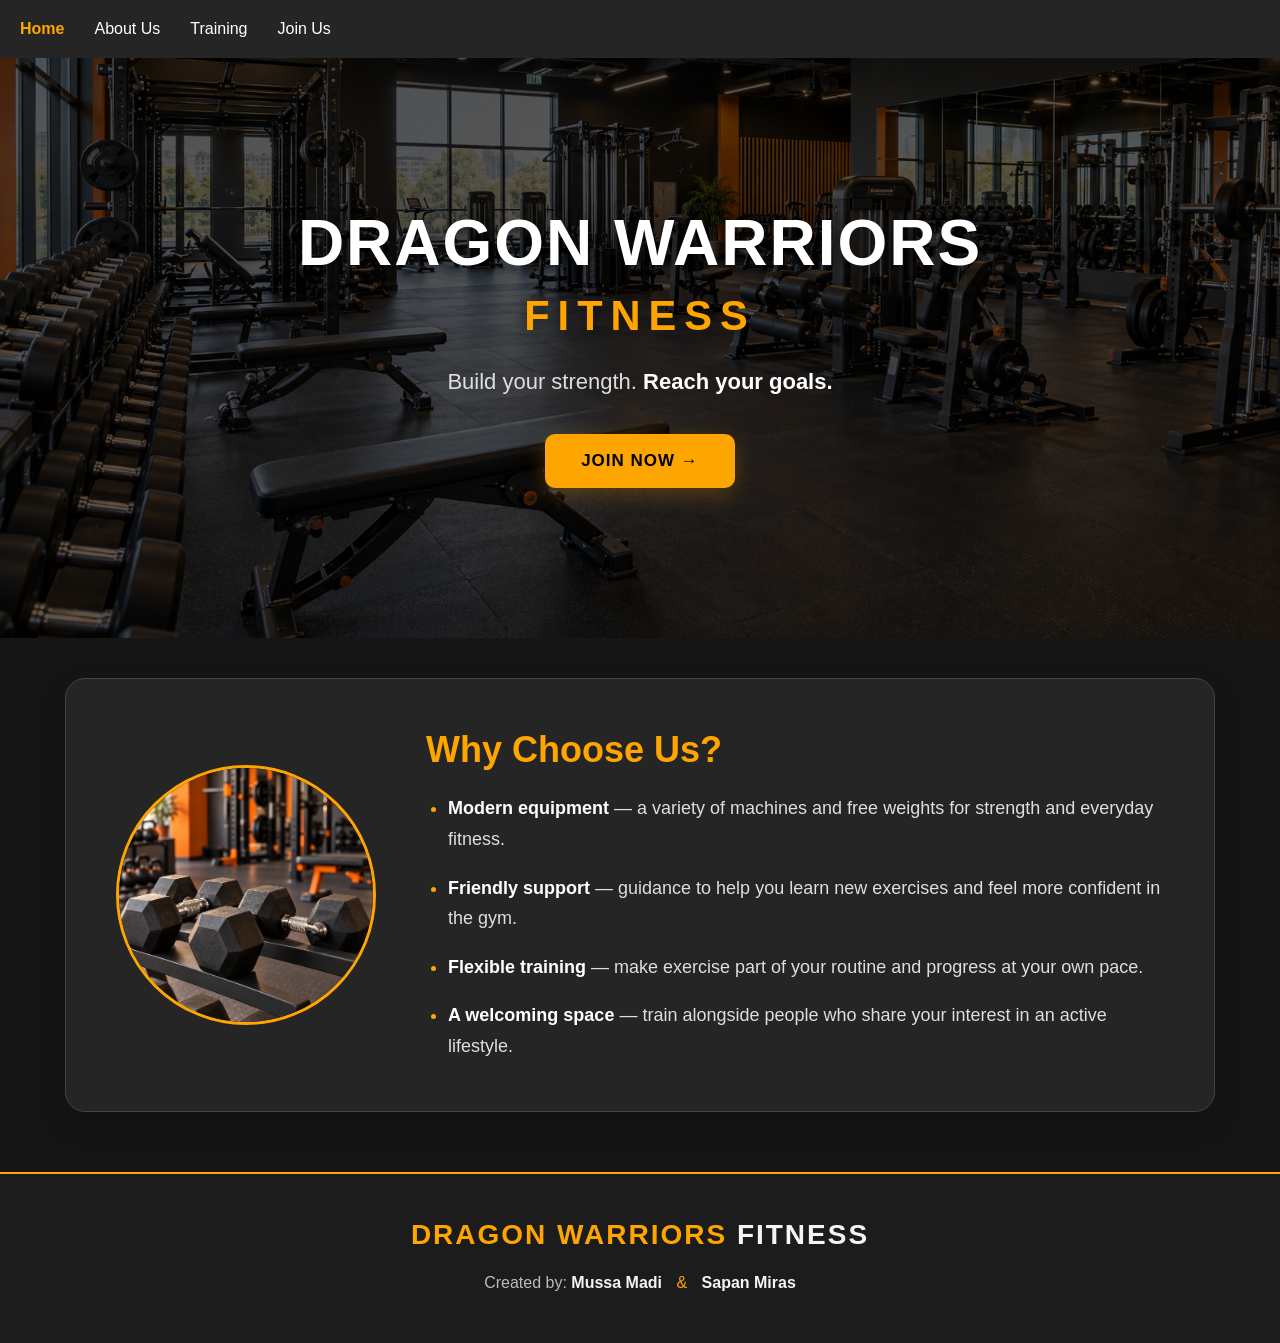
==== index.html @ 5a6d97cf "Add website files" ====
<!DOCTYPE html>
<html lang="en">

<head>
    <!-- Created by: Mussa Madi -->
    <meta charset="UTF-8">
    <meta name="viewport" content="width=device-width, initial-scale=1.0">
    <title>Dragon Warriors Fitness | Home</title>
    <link rel="stylesheet" href="css/style.css">
</head>

<body>
    <nav class="navbar">
        <a class="active" href="index.html">Home</a>
        <a href="about.html">About Us</a>
        <a href="training.html">Training</a>
        <a href="join.html">Join Us</a>
    </nav>
    <main>
        <section class="hero">
            <h1>Dragon Warriors <span>Fitness</span></h1>
            <p class="hero-tagline">
                Build your strength. <strong>Reach your goals.</strong>
            </p>
            <a class="join-button" href="join.html">JOIN NOW &rarr;</a>
        </section>
        <section class="features home-features">
            <img class="feature-image" src="images/equipment.png" alt="Dumbbells on a gym rack">

            <div class="features-text">
                <h2>Why Choose Us?</h2>
                <ul>
                    <li>
                        <strong>Modern equipment</strong> — a variety of machines
                        and free weights for strength and everyday fitness.
                    </li>
                    <li>
                        <strong>Friendly support</strong> — guidance to help you
                        learn new exercises and feel more confident in the gym.
                    </li>
                    <li>
                        <strong>Flexible training</strong> — make exercise part
                        of your routine and progress at your own pace.
                    </li>
                    <li>
                        <strong>A welcoming space</strong> — train alongside
                        people who share your interest in an active lifestyle.
                    </li>
                </ul>
            </div>
        </section>
    </main>
    <footer class="site-footer">
        <p class="footer-brand">
            Dragon Warriors <span>Fitness</span>
        </p>

        <p class="footer-authors">
            Created by:
            <strong>Mussa Madi</strong>
            <span class="footer-divider">&amp;</span>
            <strong>Sapan Miras</strong>
        </p>
    </footer>
</body>

</html>
---- css/style.css ----
* {
    box-sizing: border-box;
}

body {
    background-color: #151515;
    color: white;
    font-family: Arial, sans-serif;
    margin: 0;
}

.navbar {
    background-color: #252525;
    padding: 20px;
    display: flex;
    gap: 30px;
}

.navbar a {
    color: white;
    text-decoration: none;
}

.navbar a:hover {
    color: orange;
}

.hero h1 {
    font-size: 64px;
    font-weight: 800;
    text-transform: uppercase;
    line-height: 1.1;
    letter-spacing: 2px;
    margin: 0 0 25px;
    text-shadow: 0 4px 16px rgba(0, 0, 0, 0.5);
}

.hero {
    text-align: center;
    padding: 150px 20px;
    background-image:
        linear-gradient(rgba(0, 0, 0, 0.65), rgba(0, 0, 0, 0.65)),
        url("../images/gym.png");
    background-size: cover;
    background-position: center;
    margin-bottom: 40px;
}

.join-button {
    display: inline-block;
    background-color: orange;
    color: black;
    padding: 15px 30px;
    text-decoration: none;
    border-radius: 8px;
}

.join-button:hover {
    background-color: darkorange;
}

.features {
    max-width: 900px;
    margin: 0 auto 40px;
    padding: 30px;
    background-color: #252525;
    border: 1px solid #444444;
    border-radius: 12px;
}

.features h2 {
    color: orange;
    font-size: 28px;
}

.features p {
    line-height: 1.6;
}

.features li {
    margin-bottom: 12px;
}

footer {
    background-color: #252525;
    color: white;
    text-align: center;
    padding: 20px;
    border-top: 1px solid #444444;
}

.feature-image {
    display: block;
    width: 180px;
    height: 180px;
    object-fit: cover;
    border-radius: 50%;
    border: 3px solid orange;
    margin-bottom: 20px;
}

.about-section {
    max-width: 900px;
    margin: 0 auto;
    padding: 60px 20px;
}

.about-section h1 {
    color: orange;
    font-size: 2.5rem;
}

.about-section p {
    font-size: 18px;
    line-height: 1.6;
}

.gym-image {
    display: block;
    width: 100%;
    max-width: 900px;
    height: 400px;
    object-fit: cover;
    margin: 30px auto 0;
    border-radius: 12px;
}

@media (max-width: 600px) {
    .navbar {
        flex-wrap: wrap;
        gap: 15px;
    }

    .hero {
        padding: 80px 20px;
    }

    .features {
        margin: 0 15px 30px;
        padding: 20px;
    }

    .gym-image {
        height: 250px;
    }
}

.navbar a.active {
    color: orange;
    font-weight: bold;
}

.home-features {
    display: flex;
    align-items: center;
    gap: 50px;
    width: calc(100% - 40px);
    max-width: 1150px;
    margin: 0 auto 60px;
    padding: 50px;
    border-radius: 20px;
    background-color: #252525;
    box-shadow: 0 12px 30px rgba(0, 0, 0, 0.2);
}

.home-features .feature-image {
    width: 260px;
    height: 260px;
    flex-shrink: 0;
    margin: 0;
}

.features-text {
    flex: 1;
    min-width: 0;
}

.features-text h2 {
    margin: 0 0 22px;
    font-size: 36px;
}

.features-text ul {
    padding-left: 22px;
    margin: 0;
}

.features-text li {
    color: #dedede;
    font-size: 18px;
    line-height: 1.7;
    margin-bottom: 18px;
}

.features-text li:last-child {
    margin-bottom: 0;
}

.features-text li::marker {
    color: orange;
}

.features-text strong {
    color: white;
}

.site-footer {
    padding: 45px 20px;
    background-color: #1c1c1c;
    border-top: 2px solid orange;
    text-align: center;
}

.footer-brand {
    margin: 0 0 18px;
    color: orange;
    font-size: 28px;
    font-weight: 800;
    letter-spacing: 2px;
    text-transform: uppercase;
}

.footer-brand span {
    color: #f5f5f5;
}

.footer-authors {
    margin: 0;
    color: #bcbcbc;
    font-size: 16px;
    line-height: 1.8;
}

.footer-authors strong {
    color: #f5f5f5;
    font-weight: 600;
}

.footer-divider {
    color: orange;
    margin: 0 10px;
}

@media (max-width: 800px) {
    .home-features {
        flex-direction: column;
        gap: 30px;
        padding: 30px 24px;
    }

    .home-features .feature-image {
        width: 200px;
        height: 200px;
    }

    .features-text h2 {
        font-size: 30px;
    }

    .features-text li {
        font-size: 17px;
    }

    .footer-brand {
        font-size: 22px;
    }
}

.about-columns {
    display: flex;
    align-items: stretch;
    gap: 25px;
    max-width: 900px;
    margin: 0 auto 60px;
    padding: 0 20px;
}

.about-columns>.features {
    flex: 1;
    min-width: 0;
    margin: 0;
    padding: 30px;
    border-radius: 18px;
}

.about-columns h2 {
    margin-top: 0;
}

.about-columns p,
.about-columns li {
    font-size: 18px;
    line-height: 1.7;
}

.about-columns ol {
    padding-left: 22px;
}

.about-columns li::marker {
    color: orange;
    font-weight: bold;
}

@media (max-width: 800px) {
    .about-columns {
        flex-direction: column;
    }
}

.about-section .about-intro {
    font-size: 20px;
    line-height: 1.8;
    color: #d6d6d6;
    border-left: 3px solid orange;
    padding-left: 22px;
    margin: 25px 0 35px;
}

.about-intro strong {
    display: block;
    color: orange;
    font-size: 24px;
    font-weight: 700;
    margin-bottom: 10px;
}

.hero h1 span {
    display: block;
    color: orange;
    font-size: 0.65em;
    letter-spacing: 8px;
    margin-top: 15px;
}

.hero .hero-tagline {
    font-size: 22px;
    line-height: 1.6;
    color: #dedede;
    margin: 0 0 35px;
}

.hero-tagline strong {
    color: white;
}

.hero .join-button {
    padding: 17px 36px;
    font-size: 17px;
    font-weight: 700;
    letter-spacing: 1px;
    border-radius: 10px;
    box-shadow: 0 6px 22px rgba(255, 165, 0, 0.25);
    transition: transform 0.2s, background-color 0.2s;
}

.hero .join-button:hover {
    transform: translateY(-3px);
    background-color: #ffb52e;
}

@media (max-width: 600px) {
    .hero h1 {
        font-size: 36px;
    }

    .hero h1 span {
        letter-spacing: 5px;
    }

    .hero .hero-tagline {
        font-size: 18px;
    }
}

#schedule {
    max-width: 900px;
    overflow-x: auto;
}

table.schedule-table {
    width: 100%;
    border-collapse: collapse;
    margin-top: 15px;
}

.schedule-table th,
.schedule-table td {
    padding: 14px 16px;
    text-align: left;
}

.schedule-table thead th {
    background-color: #1c1c1c;
    color: orange;
    text-transform: uppercase;
    font-size: 13px;
    letter-spacing: 1px;
    border-bottom: 2px solid orange;
}

.schedule-table tbody td {
    color: #dedede;
    border-bottom: 1px solid #3a3a3a;
}

.schedule-table tbody tr:hover td {
    background-color: #2c2c2c;
}

.plans {
    max-width: 1150px;
    margin: 0 auto 20px;
    padding: 0 20px;
    text-align: center;
}

.plans h2 {
    color: orange;
    font-size: 32px;
    margin-bottom: 30px;
}

.plans-grid {
    display: flex;
    flex-wrap: wrap;
    justify-content: center;
    gap: 25px;
    margin-bottom: 60px;
}

.plan-card {
    flex: 1;
    min-width: 240px;
    max-width: 320px;
    background-color: #252525;
    border: 1px solid #444444;
    border-radius: 16px;
    padding: 32px 26px;
    text-align: left;
}

.plan-card h3 {
    color: orange;
    font-size: 22px;
    margin: 0 0 10px;
}

.plan-card .plan-price {
    font-size: 30px;
    font-weight: 800;
    color: white;
    margin: 0 0 20px;
}

.plan-card .plan-price span {
    font-size: 14px;
    font-weight: 400;
    color: #bcbcbc;
}

.plan-card ul {
    list-style: none;
    margin: 0;
    padding: 0;
}

.plan-card ul li {
    padding: 8px 0;
    border-bottom: 1px solid #3a3a3a;
    color: #dedede;
    font-size: 15px;
}

.plan-card ul li:last-child {
    border-bottom: none;
}

@media (max-width: 800px) {
    .plans-grid {
        flex-direction: column;
        align-items: center;
    }

    .plan-card {
        max-width: 400px;
        width: 100%;
    }
}

#contact-form {
    max-width: 700px;
}

#contact-form form {
    margin-top: 15px;
}

.form-group {
    display: flex;
    flex-direction: column;
    gap: 8px;
    margin-bottom: 22px;
}

.form-group label {
    color: #dedede;
    font-weight: 600;
    font-size: 15px;
}

.form-group input[type="text"],
.form-group input[type="email"],
.form-group textarea {
    background-color: #1c1c1c;
    border: 1px solid #444444;
    border-radius: 8px;
    padding: 12px 14px;
    color: white;
    font-family: inherit;
    font-size: 15px;
}

.form-group input[type="text"]:focus,
.form-group input[type="email"]:focus,
.form-group textarea:focus {
    outline: none;
    border-color: orange;
}

.form-group textarea {
    resize: vertical;
    min-height: 120px;
}

.radio-row {
    display: flex;
    gap: 25px;
    color: #dedede;
    font-size: 15px;
}

.radio-row label {
    display: flex;
    align-items: center;
    gap: 8px;
    font-weight: 400;
}

button.join-button {
    border: none;
    cursor: pointer;
    font: inherit;
}

.about-intro .text-accent {
    color: #ffc04d;
    font-weight: 600;
}

.plans-grid .plan-card {
    display: flex;
    flex-direction: column;
    border: 1px solid #444444;
    transition: border-color 0.2s, box-shadow 0.2s;
}

.plan-card ul {
    flex: 1;
}

.plan-choice {
    display: flex;
    align-items: center;
    justify-content: center;
    gap: 10px;
    margin-top: 25px;
    padding: 15px;
    border: 1px solid #666666;
    border-radius: 10px;
    color: white;
    font-weight: 700;
    cursor: pointer;
}

.plan-choice input {
    width: 18px;
    height: 18px;
    margin: 0;
    accent-color: #151515;
}

.plan-choice:hover {
    border-color: orange;
    background-color: #333333;
}

.plan-card:has(input:checked) {
    border-color: orange;
    box-shadow: 0 8px 25px rgba(255, 165, 0, 0.15);
}

.plan-choice:has(input:checked) {
    background-color: orange;
    border-color: orange;
    color: #151515;
}

.plan-choice:focus-within {
    outline: 2px solid white;
    outline-offset: 4px;
}

.training-time {
    border: 0;
    padding: 0;
    margin-left: 0;
    margin-right: 0;
    min-width: 0;
}

.training-time legend {
    font-weight: 600;
    margin-bottom: 12px;
}

.goals-section {
    width: calc(100% - 40px);
    max-width: 860px;
    margin: 0 auto 40px;
    padding: 30px;
}

.goals-section h2 {
    margin-top: 0;
}

.goals-section ol {
    padding-left: 24px;
    margin-bottom: 0;
}

.goals-section li {
    font-size: 18px;
    line-height: 1.7;
}

.goals-section li::marker {
    color: orange;
    font-weight: bold;
}

.team-section {
    max-width: 900px;
    margin: 0 auto 60px;
    padding: 0 20px;
}

.team-section>h2 {
    color: orange;
    font-size: 36px;
    text-align: center;
    margin: 0 0 12px;
}

.team-grid {
    display: grid;
    grid-template-columns: repeat(2, minmax(0, 1fr));
    gap: 25px;
}

.member-card {
    background-color: #252525;
    border: 1px solid #444444;
    border-top: 3px solid orange;
    border-radius: 18px;
    padding: 30px;
    text-align: center;
}

.member-photo {
    width: 180px;
    height: 180px;
    max-width: 100%;
    margin: 0 auto 25px;
    border: 3px solid orange;
    border-radius: 50%;
}

.member-card h3 {
    color: white;
    font-size: 26px;
    margin: 0 0 10px;
}

.member-role {
    color: orange;
    font-size: 14px;
    font-weight: 600;
    letter-spacing: 1px;
    line-height: 1.5;
    margin: 0 0 22px;
}

.member-bio {
    color: #dedede;
    font-size: 18px;
    line-height: 1.8;
    text-align: left;
}

.member-details {
    list-style: none;
    padding: 0;
    margin: 25px 0 0;
    text-align: left;
}

.member-details li {
    display: flex;
    justify-content: space-between;
    flex-wrap: wrap;
    gap: 10px;
    padding: 14px 0;
    border-top: 1px solid #444444;
    font-size: 16px;
}

.member-details strong {
    color: #bcbcbc;
}

.member-details span {
    color: orange;
}

@media (max-width: 700px) {
    .team-grid {
        grid-template-columns: 1fr;
    }

    .member-card {
        padding: 25px;
    }

    .team-section>h2 {
        font-size: 30px;
    }
}
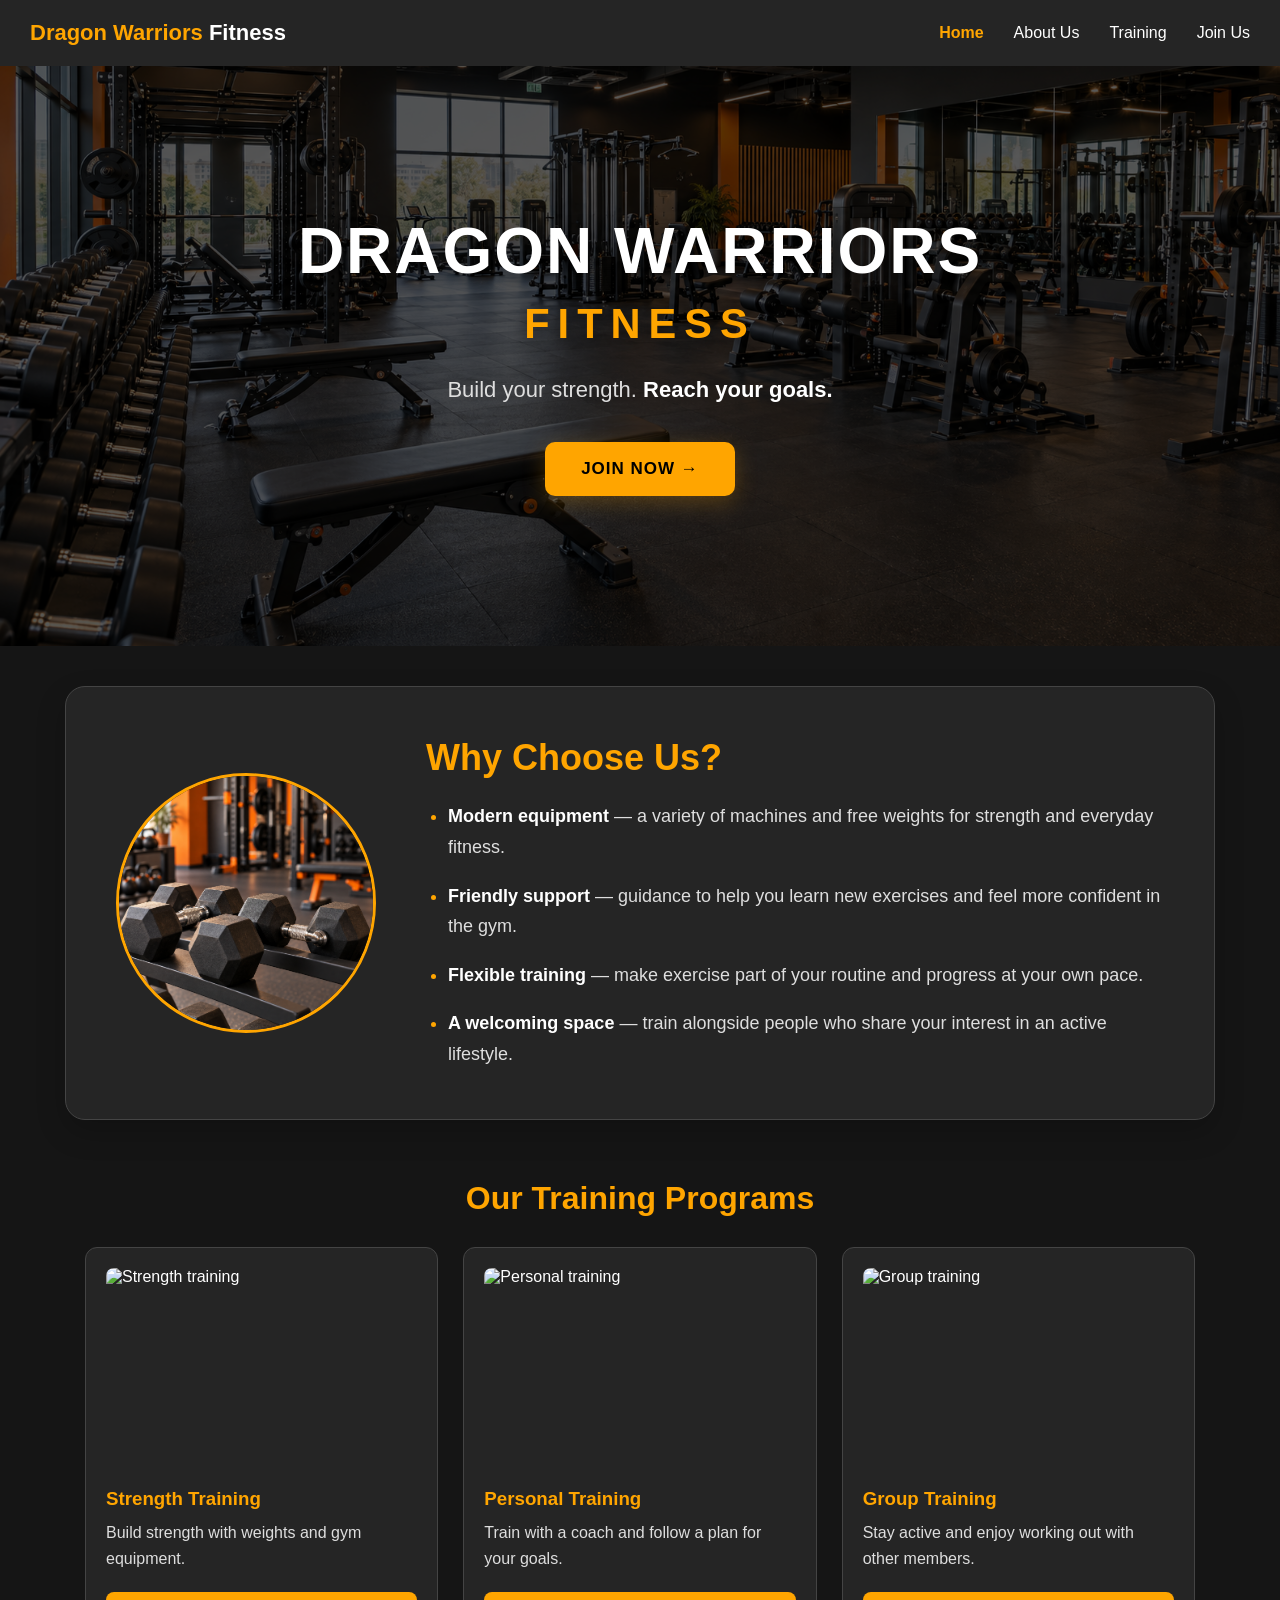
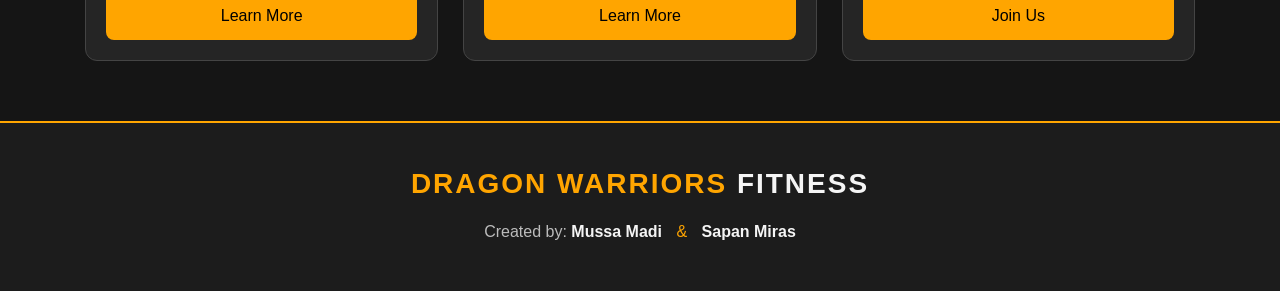
==== commit 57e02037: "Assignment 2 HTML and CSS" ====
--- a/index.html
+++ b/index.html
@@ -1,67 +1,103 @@
-<!DOCTYPE html>
-<html lang="en">
-
-<head>
-    <!-- Created by: Mussa Madi -->
-    <meta charset="UTF-8">
-    <meta name="viewport" content="width=device-width, initial-scale=1.0">
-    <title>Dragon Warriors Fitness | Home</title>
-    <link rel="stylesheet" href="css/style.css">
-</head>
-
-<body>
-    <nav class="navbar">
-        <a class="active" href="index.html">Home</a>
-        <a href="about.html">About Us</a>
-        <a href="training.html">Training</a>
-        <a href="join.html">Join Us</a>
-    </nav>
-    <main>
-        <section class="hero">
-            <h1>Dragon Warriors <span>Fitness</span></h1>
-            <p class="hero-tagline">
-                Build your strength. <strong>Reach your goals.</strong>
-            </p>
-            <a class="join-button" href="join.html">JOIN NOW &rarr;</a>
-        </section>
-        <section class="features home-features">
-            <img class="feature-image" src="images/equipment.png" alt="Dumbbells on a gym rack">
-
-            <div class="features-text">
-                <h2>Why Choose Us?</h2>
-                <ul>
-                    <li>
-                        <strong>Modern equipment</strong> — a variety of machines
-                        and free weights for strength and everyday fitness.
-                    </li>
-                    <li>
-                        <strong>Friendly support</strong> — guidance to help you
-                        learn new exercises and feel more confident in the gym.
-                    </li>
-                    <li>
-                        <strong>Flexible training</strong> — make exercise part
-                        of your routine and progress at your own pace.
-                    </li>
-                    <li>
-                        <strong>A welcoming space</strong> — train alongside
-                        people who share your interest in an active lifestyle.
-                    </li>
-                </ul>
-            </div>
-        </section>
-    </main>
-    <footer class="site-footer">
-        <p class="footer-brand">
-            Dragon Warriors <span>Fitness</span>
-        </p>
-
-        <p class="footer-authors">
-            Created by:
-            <strong>Mussa Madi</strong>
-            <span class="footer-divider">&amp;</span>
-            <strong>Sapan Miras</strong>
-        </p>
-    </footer>
-</body>
-
+<!DOCTYPE html>
+<html lang="en">
+
+<head>
+    <!-- Created by: Mussa Madi -->
+    <meta charset="UTF-8">
+    <meta name="viewport" content="width=device-width, initial-scale=1.0">
+    <title>Dragon Warriors Fitness | Home</title>
+    <link rel="stylesheet" href="css/style.css">
+</head>
+
+<body>
+    <header class="site-header">
+        <a class="logo" href="index.html">
+            Dragon Warriors <span>Fitness</span>
+        </a>
+
+        <nav class="navbar">
+            <a class="active" href="index.html">Home</a>
+            <a href="about.html">About Us</a>
+            <a href="training.html">Training</a>
+            <a href="join.html">Join Us</a>
+        </nav>
+    </header>
+
+    <main>
+        <section class="hero">
+            <h1>Dragon Warriors <span>Fitness</span></h1>
+            <p class="hero-tagline">
+                Build your strength. <strong>Reach your goals.</strong>
+            </p>
+            <a class="join-button" href="join.html">JOIN NOW &rarr;</a>
+        </section>
+
+        <section class="features home-features">
+            <img class="feature-image" src="images/equipment.png" alt="Dumbbells on a gym rack">
+
+            <div class="features-text">
+                <h2>Why Choose Us?</h2>
+                <ul>
+                    <li>
+                        <strong>Modern equipment</strong> — a variety of machines
+                        and free weights for strength and everyday fitness.
+                    </li>
+                    <li>
+                        <strong>Friendly support</strong> — guidance to help you
+                        learn new exercises and feel more confident in the gym.
+                    </li>
+                    <li>
+                        <strong>Flexible training</strong> — make exercise part
+                        of your routine and progress at your own pace.
+                    </li>
+                    <li>
+                        <strong>A welcoming space</strong> — train alongside
+                        people who share your interest in an active lifestyle.
+                    </li>
+                </ul>
+            </div>
+        </section>
+
+        <section class="programs">
+            <h2>Our Training Programs</h2>
+
+            <div class="card-row">
+                <article class="program-card">
+                    <img src="images/strength.png" alt="Strength training">
+                    <h3>Strength Training</h3>
+                    <p>Build strength with weights and gym equipment.</p>
+                    <a class="join-button" href="training.html">Learn More</a>
+                </article>
+
+                <article class="program-card">
+                    <img src="images/personal.png" alt="Personal training">
+                    <h3>Personal Training</h3>
+                    <p>Train with a coach and follow a plan for your goals.</p>
+                    <a class="join-button" href="training.html">Learn More</a>
+                </article>
+
+                <article class="program-card">
+                    <img src="images/group.png" alt="Group training">
+                    <h3>Group Training</h3>
+                    <p>Stay active and enjoy working out with other members.</p>
+                    <a class="join-button" href="join.html">Join Us</a>
+                </article>
+            </div>
+        </section>
+    </main>
+
+    <footer class="site-footer">
+        <p class="footer-brand">
+            Dragon Warriors <span>Fitness</span>
+        </p>
+
+        <p class="footer-authors">
+            Created by:
+            <strong>Mussa Madi</strong>
+            <span class="footer-divider">&amp;</span>
+            <strong>Sapan Miras</strong>
+        </p>
+    </footer>
+</body>
+
 </html>
--- a/css/style.css
+++ b/css/style.css
@@ -1,749 +1,973 @@
-* {
-    box-sizing: border-box;
-}
-
-body {
-    background-color: #151515;
-    color: white;
-    font-family: Arial, sans-serif;
-    margin: 0;
-}
-
-.navbar {
-    background-color: #252525;
-    padding: 20px;
-    display: flex;
-    gap: 30px;
-}
-
-.navbar a {
-    color: white;
-    text-decoration: none;
-}
-
-.navbar a:hover {
-    color: orange;
-}
-
-.hero h1 {
-    font-size: 64px;
-    font-weight: 800;
-    text-transform: uppercase;
-    line-height: 1.1;
-    letter-spacing: 2px;
-    margin: 0 0 25px;
-    text-shadow: 0 4px 16px rgba(0, 0, 0, 0.5);
-}
-
-.hero {
-    text-align: center;
-    padding: 150px 20px;
-    background-image:
-        linear-gradient(rgba(0, 0, 0, 0.65), rgba(0, 0, 0, 0.65)),
-        url("../images/gym.png");
-    background-size: cover;
-    background-position: center;
-    margin-bottom: 40px;
-}
-
-.join-button {
-    display: inline-block;
-    background-color: orange;
-    color: black;
-    padding: 15px 30px;
-    text-decoration: none;
-    border-radius: 8px;
-}
-
-.join-button:hover {
-    background-color: darkorange;
-}
-
-.features {
-    max-width: 900px;
-    margin: 0 auto 40px;
-    padding: 30px;
-    background-color: #252525;
-    border: 1px solid #444444;
-    border-radius: 12px;
-}
-
-.features h2 {
-    color: orange;
-    font-size: 28px;
-}
-
-.features p {
-    line-height: 1.6;
-}
-
-.features li {
-    margin-bottom: 12px;
-}
-
-footer {
-    background-color: #252525;
-    color: white;
-    text-align: center;
-    padding: 20px;
-    border-top: 1px solid #444444;
-}
-
-.feature-image {
-    display: block;
-    width: 180px;
-    height: 180px;
-    object-fit: cover;
-    border-radius: 50%;
-    border: 3px solid orange;
-    margin-bottom: 20px;
-}
-
-.about-section {
-    max-width: 900px;
-    margin: 0 auto;
-    padding: 60px 20px;
-}
-
-.about-section h1 {
-    color: orange;
-    font-size: 2.5rem;
-}
-
-.about-section p {
-    font-size: 18px;
-    line-height: 1.6;
-}
-
-.gym-image {
-    display: block;
-    width: 100%;
-    max-width: 900px;
-    height: 400px;
-    object-fit: cover;
-    margin: 30px auto 0;
-    border-radius: 12px;
-}
-
-@media (max-width: 600px) {
-    .navbar {
-        flex-wrap: wrap;
-        gap: 15px;
-    }
-
-    .hero {
-        padding: 80px 20px;
-    }
-
-    .features {
-        margin: 0 15px 30px;
-        padding: 20px;
-    }
-
-    .gym-image {
-        height: 250px;
-    }
-}
-
-.navbar a.active {
-    color: orange;
-    font-weight: bold;
-}
-
-.home-features {
-    display: flex;
-    align-items: center;
-    gap: 50px;
-    width: calc(100% - 40px);
-    max-width: 1150px;
-    margin: 0 auto 60px;
-    padding: 50px;
-    border-radius: 20px;
-    background-color: #252525;
-    box-shadow: 0 12px 30px rgba(0, 0, 0, 0.2);
-}
-
-.home-features .feature-image {
-    width: 260px;
-    height: 260px;
-    flex-shrink: 0;
-    margin: 0;
-}
-
-.features-text {
-    flex: 1;
-    min-width: 0;
-}
-
-.features-text h2 {
-    margin: 0 0 22px;
-    font-size: 36px;
-}
-
-.features-text ul {
-    padding-left: 22px;
-    margin: 0;
-}
-
-.features-text li {
-    color: #dedede;
-    font-size: 18px;
-    line-height: 1.7;
-    margin-bottom: 18px;
-}
-
-.features-text li:last-child {
-    margin-bottom: 0;
-}
-
-.features-text li::marker {
-    color: orange;
-}
-
-.features-text strong {
-    color: white;
-}
-
-.site-footer {
-    padding: 45px 20px;
-    background-color: #1c1c1c;
-    border-top: 2px solid orange;
-    text-align: center;
-}
-
-.footer-brand {
-    margin: 0 0 18px;
-    color: orange;
-    font-size: 28px;
-    font-weight: 800;
-    letter-spacing: 2px;
-    text-transform: uppercase;
-}
-
-.footer-brand span {
-    color: #f5f5f5;
-}
-
-.footer-authors {
-    margin: 0;
-    color: #bcbcbc;
-    font-size: 16px;
-    line-height: 1.8;
-}
-
-.footer-authors strong {
-    color: #f5f5f5;
-    font-weight: 600;
-}
-
-.footer-divider {
-    color: orange;
-    margin: 0 10px;
-}
-
-@media (max-width: 800px) {
-    .home-features {
-        flex-direction: column;
-        gap: 30px;
-        padding: 30px 24px;
-    }
-
-    .home-features .feature-image {
-        width: 200px;
-        height: 200px;
-    }
-
-    .features-text h2 {
-        font-size: 30px;
-    }
-
-    .features-text li {
-        font-size: 17px;
-    }
-
-    .footer-brand {
-        font-size: 22px;
-    }
-}
-
-.about-columns {
-    display: flex;
-    align-items: stretch;
-    gap: 25px;
-    max-width: 900px;
-    margin: 0 auto 60px;
-    padding: 0 20px;
-}
-
-.about-columns>.features {
-    flex: 1;
-    min-width: 0;
-    margin: 0;
-    padding: 30px;
-    border-radius: 18px;
-}
-
-.about-columns h2 {
-    margin-top: 0;
-}
-
-.about-columns p,
-.about-columns li {
-    font-size: 18px;
-    line-height: 1.7;
-}
-
-.about-columns ol {
-    padding-left: 22px;
-}
-
-.about-columns li::marker {
-    color: orange;
-    font-weight: bold;
-}
-
-@media (max-width: 800px) {
-    .about-columns {
-        flex-direction: column;
-    }
-}
-
-.about-section .about-intro {
-    font-size: 20px;
-    line-height: 1.8;
-    color: #d6d6d6;
-    border-left: 3px solid orange;
-    padding-left: 22px;
-    margin: 25px 0 35px;
-}
-
-.about-intro strong {
-    display: block;
-    color: orange;
-    font-size: 24px;
-    font-weight: 700;
-    margin-bottom: 10px;
-}
-
-.hero h1 span {
-    display: block;
-    color: orange;
-    font-size: 0.65em;
-    letter-spacing: 8px;
-    margin-top: 15px;
-}
-
-.hero .hero-tagline {
-    font-size: 22px;
-    line-height: 1.6;
-    color: #dedede;
-    margin: 0 0 35px;
-}
-
-.hero-tagline strong {
-    color: white;
-}
-
-.hero .join-button {
-    padding: 17px 36px;
-    font-size: 17px;
-    font-weight: 700;
-    letter-spacing: 1px;
-    border-radius: 10px;
-    box-shadow: 0 6px 22px rgba(255, 165, 0, 0.25);
-    transition: transform 0.2s, background-color 0.2s;
-}
-
-.hero .join-button:hover {
-    transform: translateY(-3px);
-    background-color: #ffb52e;
-}
-
-@media (max-width: 600px) {
-    .hero h1 {
-        font-size: 36px;
-    }
-
-    .hero h1 span {
-        letter-spacing: 5px;
-    }
-
-    .hero .hero-tagline {
-        font-size: 18px;
-    }
-}
-
-#schedule {
-    max-width: 900px;
-    overflow-x: auto;
-}
-
-table.schedule-table {
-    width: 100%;
-    border-collapse: collapse;
-    margin-top: 15px;
-}
-
-.schedule-table th,
-.schedule-table td {
-    padding: 14px 16px;
-    text-align: left;
-}
-
-.schedule-table thead th {
-    background-color: #1c1c1c;
-    color: orange;
-    text-transform: uppercase;
-    font-size: 13px;
-    letter-spacing: 1px;
-    border-bottom: 2px solid orange;
-}
-
-.schedule-table tbody td {
-    color: #dedede;
-    border-bottom: 1px solid #3a3a3a;
-}
-
-.schedule-table tbody tr:hover td {
-    background-color: #2c2c2c;
-}
-
-.plans {
-    max-width: 1150px;
-    margin: 0 auto 20px;
-    padding: 0 20px;
-    text-align: center;
-}
-
-.plans h2 {
-    color: orange;
-    font-size: 32px;
-    margin-bottom: 30px;
-}
-
-.plans-grid {
-    display: flex;
-    flex-wrap: wrap;
-    justify-content: center;
-    gap: 25px;
-    margin-bottom: 60px;
-}
-
-.plan-card {
-    flex: 1;
-    min-width: 240px;
-    max-width: 320px;
-    background-color: #252525;
-    border: 1px solid #444444;
-    border-radius: 16px;
-    padding: 32px 26px;
-    text-align: left;
-}
-
-.plan-card h3 {
-    color: orange;
-    font-size: 22px;
-    margin: 0 0 10px;
-}
-
-.plan-card .plan-price {
-    font-size: 30px;
-    font-weight: 800;
-    color: white;
-    margin: 0 0 20px;
-}
-
-.plan-card .plan-price span {
-    font-size: 14px;
-    font-weight: 400;
-    color: #bcbcbc;
-}
-
-.plan-card ul {
-    list-style: none;
-    margin: 0;
-    padding: 0;
-}
-
-.plan-card ul li {
-    padding: 8px 0;
-    border-bottom: 1px solid #3a3a3a;
-    color: #dedede;
-    font-size: 15px;
-}
-
-.plan-card ul li:last-child {
-    border-bottom: none;
-}
-
-@media (max-width: 800px) {
-    .plans-grid {
-        flex-direction: column;
-        align-items: center;
-    }
-
-    .plan-card {
-        max-width: 400px;
-        width: 100%;
-    }
-}
-
-#contact-form {
-    max-width: 700px;
-}
-
-#contact-form form {
-    margin-top: 15px;
-}
-
-.form-group {
-    display: flex;
-    flex-direction: column;
-    gap: 8px;
-    margin-bottom: 22px;
-}
-
-.form-group label {
-    color: #dedede;
-    font-weight: 600;
-    font-size: 15px;
-}
-
-.form-group input[type="text"],
-.form-group input[type="email"],
-.form-group textarea {
-    background-color: #1c1c1c;
-    border: 1px solid #444444;
-    border-radius: 8px;
-    padding: 12px 14px;
-    color: white;
-    font-family: inherit;
-    font-size: 15px;
-}
-
-.form-group input[type="text"]:focus,
-.form-group input[type="email"]:focus,
-.form-group textarea:focus {
-    outline: none;
-    border-color: orange;
-}
-
-.form-group textarea {
-    resize: vertical;
-    min-height: 120px;
-}
-
-.radio-row {
-    display: flex;
-    gap: 25px;
-    color: #dedede;
-    font-size: 15px;
-}
-
-.radio-row label {
-    display: flex;
-    align-items: center;
-    gap: 8px;
-    font-weight: 400;
-}
-
-button.join-button {
-    border: none;
-    cursor: pointer;
-    font: inherit;
-}
-
-.about-intro .text-accent {
-    color: #ffc04d;
-    font-weight: 600;
-}
-
-.plans-grid .plan-card {
-    display: flex;
-    flex-direction: column;
-    border: 1px solid #444444;
-    transition: border-color 0.2s, box-shadow 0.2s;
-}
-
-.plan-card ul {
-    flex: 1;
-}
-
-.plan-choice {
-    display: flex;
-    align-items: center;
-    justify-content: center;
-    gap: 10px;
-    margin-top: 25px;
-    padding: 15px;
-    border: 1px solid #666666;
-    border-radius: 10px;
-    color: white;
-    font-weight: 700;
-    cursor: pointer;
-}
-
-.plan-choice input {
-    width: 18px;
-    height: 18px;
-    margin: 0;
-    accent-color: #151515;
-}
-
-.plan-choice:hover {
-    border-color: orange;
-    background-color: #333333;
-}
-
-.plan-card:has(input:checked) {
-    border-color: orange;
-    box-shadow: 0 8px 25px rgba(255, 165, 0, 0.15);
-}
-
-.plan-choice:has(input:checked) {
-    background-color: orange;
-    border-color: orange;
-    color: #151515;
-}
-
-.plan-choice:focus-within {
-    outline: 2px solid white;
-    outline-offset: 4px;
-}
-
-.training-time {
-    border: 0;
-    padding: 0;
-    margin-left: 0;
-    margin-right: 0;
-    min-width: 0;
-}
-
-.training-time legend {
-    font-weight: 600;
-    margin-bottom: 12px;
-}
-
-.goals-section {
-    width: calc(100% - 40px);
-    max-width: 860px;
-    margin: 0 auto 40px;
-    padding: 30px;
-}
-
-.goals-section h2 {
-    margin-top: 0;
-}
-
-.goals-section ol {
-    padding-left: 24px;
-    margin-bottom: 0;
-}
-
-.goals-section li {
-    font-size: 18px;
-    line-height: 1.7;
-}
-
-.goals-section li::marker {
-    color: orange;
-    font-weight: bold;
-}
-
-.team-section {
-    max-width: 900px;
-    margin: 0 auto 60px;
-    padding: 0 20px;
-}
-
-.team-section>h2 {
-    color: orange;
-    font-size: 36px;
-    text-align: center;
-    margin: 0 0 12px;
-}
-
-.team-grid {
-    display: grid;
-    grid-template-columns: repeat(2, minmax(0, 1fr));
-    gap: 25px;
-}
-
-.member-card {
-    background-color: #252525;
-    border: 1px solid #444444;
-    border-top: 3px solid orange;
-    border-radius: 18px;
-    padding: 30px;
-    text-align: center;
-}
-
-.member-photo {
-    width: 180px;
-    height: 180px;
-    max-width: 100%;
-    margin: 0 auto 25px;
-    border: 3px solid orange;
-    border-radius: 50%;
-}
-
-.member-card h3 {
-    color: white;
-    font-size: 26px;
-    margin: 0 0 10px;
-}
-
-.member-role {
-    color: orange;
-    font-size: 14px;
-    font-weight: 600;
-    letter-spacing: 1px;
-    line-height: 1.5;
-    margin: 0 0 22px;
-}
-
-.member-bio {
-    color: #dedede;
-    font-size: 18px;
-    line-height: 1.8;
-    text-align: left;
-}
-
-.member-details {
-    list-style: none;
-    padding: 0;
-    margin: 25px 0 0;
-    text-align: left;
-}
-
-.member-details li {
-    display: flex;
-    justify-content: space-between;
-    flex-wrap: wrap;
-    gap: 10px;
-    padding: 14px 0;
-    border-top: 1px solid #444444;
-    font-size: 16px;
-}
-
-.member-details strong {
-    color: #bcbcbc;
-}
-
-.member-details span {
-    color: orange;
-}
-
-@media (max-width: 700px) {
-    .team-grid {
-        grid-template-columns: 1fr;
-    }
-
-    .member-card {
-        padding: 25px;
-    }
-
-    .team-section>h2 {
-        font-size: 30px;
-    }
+* {
+    box-sizing: border-box;
+}
+
+body {
+    background-color: #151515;
+    color: white;
+    font-family: Arial, sans-serif;
+    margin: 0;
+}
+
+.site-header {
+    display: flex;
+    justify-content: space-between;
+    align-items: center;
+    gap: 20px;
+    padding: 20px 30px;
+    background-color: #252525;
+}
+
+.logo {
+    color: orange;
+    font-size: 22px;
+    font-weight: bold;
+    text-decoration: none;
+}
+
+.logo span {
+    color: white;
+}
+
+.navbar {
+    display: flex;
+    align-items: center;
+    flex-wrap: wrap;
+    gap: 30px;
+}
+
+.navbar a {
+    color: white;
+    text-decoration: none;
+}
+
+.navbar a:hover {
+    color: orange;
+}
+
+.hero h1 {
+    font-size: 64px;
+    font-weight: 800;
+    text-transform: uppercase;
+    line-height: 1.1;
+    letter-spacing: 2px;
+    margin: 0 0 25px;
+    text-shadow: 0 4px 16px rgba(0, 0, 0, 0.5);
+}
+
+.hero {
+    text-align: center;
+    padding: 150px 20px;
+    background-image:
+        linear-gradient(rgba(0, 0, 0, 0.65), rgba(0, 0, 0, 0.65)),
+        url("../images/gym.png");
+    background-size: cover;
+    background-position: center;
+    margin-bottom: 40px;
+}
+
+.join-button {
+    display: inline-block;
+    background-color: orange;
+    color: black;
+    padding: 15px 30px;
+    text-decoration: none;
+    border-radius: 8px;
+}
+
+.join-button:hover {
+    background-color: darkorange;
+}
+
+.features {
+    max-width: 900px;
+    margin: 0 auto 40px;
+    padding: 30px;
+    background-color: #252525;
+    border: 1px solid #444444;
+    border-radius: 12px;
+}
+
+.features h2 {
+    color: orange;
+    font-size: 28px;
+}
+
+.features p {
+    line-height: 1.6;
+}
+
+.features li {
+    margin-bottom: 12px;
+}
+
+.feature-image {
+    display: block;
+    width: 180px;
+    height: 180px;
+    object-fit: cover;
+    border-radius: 50%;
+    border: 3px solid orange;
+    margin-bottom: 20px;
+}
+
+.about-section {
+    max-width: 900px;
+    margin: 0 auto;
+    padding: 60px 20px;
+}
+
+.about-section h1 {
+    color: orange;
+    font-size: 2.5rem;
+}
+
+.about-section p {
+    font-size: 18px;
+    line-height: 1.6;
+}
+
+.gym-image {
+    display: block;
+    width: 100%;
+    max-width: 900px;
+    height: 400px;
+    object-fit: cover;
+    margin: 30px auto 0;
+    border-radius: 12px;
+}
+
+@media (max-width: 600px) {
+    .hero {
+        padding: 80px 20px;
+    }
+
+    .features {
+        margin: 0 15px 30px;
+        padding: 20px;
+    }
+
+    .gym-image {
+        height: 250px;
+    }
+}
+
+.navbar a.active {
+    color: orange;
+    font-weight: bold;
+}
+
+.home-features {
+    display: flex;
+    align-items: center;
+    gap: 50px;
+    width: calc(100% - 40px);
+    max-width: 1150px;
+    margin: 0 auto 60px;
+    padding: 50px;
+    border-radius: 20px;
+    background-color: #252525;
+    box-shadow: 0 12px 30px rgba(0, 0, 0, 0.2);
+}
+
+.home-features .feature-image {
+    width: 260px;
+    height: 260px;
+    flex-shrink: 0;
+    margin: 0;
+}
+
+.features-text {
+    flex: 1;
+    min-width: 0;
+}
+
+.features-text h2 {
+    margin: 0 0 22px;
+    font-size: 36px;
+}
+
+.features-text ul {
+    padding-left: 22px;
+    margin: 0;
+}
+
+.features-text li {
+    color: #dedede;
+    font-size: 18px;
+    line-height: 1.7;
+    margin-bottom: 18px;
+}
+
+.features-text li:last-child {
+    margin-bottom: 0;
+}
+
+.features-text li::marker {
+    color: orange;
+}
+
+.features-text strong {
+    color: white;
+}
+
+.site-footer {
+    padding: 45px 20px;
+    background-color: #1c1c1c;
+    border-top: 2px solid orange;
+    text-align: center;
+}
+
+.footer-brand {
+    margin: 0 0 18px;
+    color: orange;
+    font-size: 28px;
+    font-weight: 800;
+    letter-spacing: 2px;
+    text-transform: uppercase;
+}
+
+.footer-brand span {
+    color: #f5f5f5;
+}
+
+.footer-authors {
+    margin: 0;
+    color: #bcbcbc;
+    font-size: 16px;
+    line-height: 1.8;
+}
+
+.footer-authors strong {
+    color: #f5f5f5;
+    font-weight: 600;
+}
+
+.footer-divider {
+    color: orange;
+    margin: 0 10px;
+}
+
+@media (max-width: 800px) {
+    .home-features {
+        flex-direction: column;
+        gap: 30px;
+        padding: 30px 24px;
+    }
+
+    .home-features .feature-image {
+        width: 200px;
+        height: 200px;
+    }
+
+    .features-text h2 {
+        font-size: 30px;
+    }
+
+    .features-text li {
+        font-size: 17px;
+    }
+
+    .footer-brand {
+        font-size: 22px;
+    }
+}
+
+.about-section .about-intro {
+    font-size: 20px;
+    line-height: 1.8;
+    color: #d6d6d6;
+    border-left: 3px solid orange;
+    padding-left: 22px;
+    margin: 25px 0 35px;
+}
+
+.about-intro strong {
+    display: block;
+    color: orange;
+    font-size: 24px;
+    font-weight: 700;
+    margin-bottom: 10px;
+}
+
+.hero h1 span {
+    display: block;
+    color: orange;
+    font-size: 0.65em;
+    letter-spacing: 8px;
+    margin-top: 15px;
+}
+
+.hero .hero-tagline {
+    font-size: 22px;
+    line-height: 1.6;
+    color: #dedede;
+    margin: 0 0 35px;
+}
+
+.hero-tagline strong {
+    color: white;
+}
+
+.hero .join-button {
+    padding: 17px 36px;
+    font-size: 17px;
+    font-weight: 700;
+    letter-spacing: 1px;
+    border-radius: 10px;
+    box-shadow: 0 6px 22px rgba(255, 165, 0, 0.25);
+    transition: transform 0.2s, background-color 0.2s;
+}
+
+.hero .join-button:hover {
+    transform: translateY(-3px);
+    background-color: #ffb52e;
+}
+
+@media (max-width: 600px) {
+    .hero h1 {
+        font-size: 36px;
+    }
+
+    .hero h1 span {
+        letter-spacing: 5px;
+    }
+
+    .hero .hero-tagline {
+        font-size: 18px;
+    }
+}
+
+#schedule {
+    max-width: 900px;
+    overflow-x: auto;
+}
+
+table.schedule-table {
+    width: 100%;
+    border-collapse: collapse;
+    margin-top: 15px;
+}
+
+.schedule-table th,
+.schedule-table td {
+    padding: 14px 16px;
+    text-align: left;
+}
+
+.schedule-table thead th {
+    background-color: #1c1c1c;
+    color: orange;
+    text-transform: uppercase;
+    font-size: 13px;
+    letter-spacing: 1px;
+    border-bottom: 2px solid orange;
+}
+
+.schedule-table tbody td {
+    color: #dedede;
+    border-bottom: 1px solid #3a3a3a;
+}
+
+.schedule-table tbody tr:hover td {
+    background-color: #2c2c2c;
+}
+
+.plans {
+    max-width: 1150px;
+    margin: 0 auto 20px;
+    padding: 0 20px;
+    text-align: center;
+}
+
+.plans h2 {
+    color: orange;
+    font-size: 32px;
+    margin-bottom: 30px;
+}
+
+.plans-grid {
+    display: flex;
+    flex-wrap: wrap;
+    justify-content: center;
+    gap: 25px;
+    margin-bottom: 60px;
+}
+
+.plan-card {
+    flex: 1;
+    min-width: 240px;
+    max-width: 320px;
+    background-color: #252525;
+    border: 1px solid #444444;
+    border-radius: 16px;
+    padding: 32px 26px;
+    text-align: left;
+}
+
+.plan-card h3 {
+    color: orange;
+    font-size: 22px;
+    margin: 0 0 10px;
+}
+
+.plan-card .plan-price {
+    font-size: 30px;
+    font-weight: 800;
+    color: white;
+    margin: 0 0 20px;
+}
+
+.plan-card .plan-price span {
+    font-size: 14px;
+    font-weight: 400;
+    color: #bcbcbc;
+}
+
+.plan-card ul {
+    list-style: none;
+    margin: 0;
+    padding: 0;
+    flex: 1;
+}
+
+.plan-card ul li {
+    padding: 8px 0;
+    border-bottom: 1px solid #3a3a3a;
+    color: #dedede;
+    font-size: 15px;
+}
+
+.plan-card ul li:last-child {
+    border-bottom: none;
+}
+
+@media (max-width: 800px) {
+    .plans-grid {
+        flex-direction: column;
+        align-items: center;
+    }
+
+    .plan-card {
+        max-width: 400px;
+        width: 100%;
+    }
+}
+
+#contact-form {
+    max-width: 700px;
+}
+
+#contact-form form {
+    margin-top: 15px;
+}
+
+.form-group {
+    display: flex;
+    flex-direction: column;
+    gap: 8px;
+    margin-bottom: 22px;
+}
+
+.form-group label {
+    color: #dedede;
+    font-weight: 600;
+    font-size: 15px;
+}
+
+.form-group input[type="text"],
+.form-group input[type="email"],
+.form-group textarea {
+    background-color: #1c1c1c;
+    border: 1px solid #444444;
+    border-radius: 8px;
+    padding: 12px 14px;
+    color: white;
+    font-family: inherit;
+    font-size: 15px;
+}
+
+.form-group input[type="text"]:focus,
+.form-group input[type="email"]:focus,
+.form-group textarea:focus {
+    outline: none;
+    border-color: orange;
+}
+
+.form-group textarea {
+    resize: vertical;
+    min-height: 120px;
+}
+
+.radio-row {
+    display: flex;
+    gap: 25px;
+    color: #dedede;
+    font-size: 15px;
+}
+
+.radio-row label {
+    display: flex;
+    align-items: center;
+    gap: 8px;
+    font-weight: 400;
+}
+
+button.join-button {
+    border: none;
+    cursor: pointer;
+    font: inherit;
+}
+
+.about-intro .text-accent {
+    color: #ffc04d;
+    font-weight: 600;
+}
+
+.plans-grid .plan-card {
+    display: flex;
+    flex-direction: column;
+    transition: transform 0.2s, border-color 0.2s, box-shadow 0.2s;
+}
+
+.plan-choice {
+    display: flex;
+    align-items: center;
+    justify-content: center;
+    gap: 10px;
+    margin-top: 25px;
+    padding: 15px;
+    border: 1px solid #666666;
+    border-radius: 10px;
+    color: white;
+    font-weight: 700;
+    cursor: pointer;
+}
+
+.plan-choice input {
+    width: 18px;
+    height: 18px;
+    margin: 0;
+    accent-color: #151515;
+}
+
+.plan-choice:hover {
+    border-color: orange;
+    background-color: #333333;
+}
+
+.plan-card:has(input:checked) {
+    border-color: orange;
+    box-shadow: 0 8px 25px rgba(255, 165, 0, 0.15);
+}
+
+.plan-choice:has(input:checked) {
+    background-color: orange;
+    border-color: orange;
+    color: #151515;
+}
+
+.plan-choice:focus-within {
+    outline: 2px solid white;
+    outline-offset: 4px;
+}
+
+.training-time {
+    border: 0;
+    padding: 0;
+    margin-left: 0;
+    margin-right: 0;
+    min-width: 0;
+}
+
+.training-time legend {
+    font-weight: 600;
+    margin-bottom: 12px;
+}
+
+.goals-section {
+    width: calc(100% - 40px);
+    max-width: 860px;
+    margin: 0 auto 40px;
+    padding: 30px;
+}
+
+.goals-section h2 {
+    margin-top: 0;
+}
+
+.goals-section ol {
+    padding-left: 24px;
+    margin-bottom: 0;
+}
+
+.goals-section li {
+    font-size: 18px;
+    line-height: 1.7;
+}
+
+.goals-section li::marker {
+    color: orange;
+    font-weight: bold;
+}
+
+.team-section {
+    max-width: 900px;
+    margin: 0 auto 60px;
+    padding: 0 20px;
+}
+
+.team-section > h2 {
+    color: orange;
+    font-size: 36px;
+    text-align: center;
+    margin: 0 0 12px;
+}
+
+.team-grid {
+    display: grid;
+    grid-template-columns: repeat(2, minmax(0, 1fr));
+    gap: 25px;
+}
+
+.member-card {
+    background-color: #252525;
+    border: 1px solid #444444;
+    border-top: 3px solid orange;
+    border-radius: 18px;
+    padding: 30px;
+    text-align: center;
+}
+
+.member-photo {
+    width: 180px;
+    height: 180px;
+    max-width: 100%;
+    margin: 0 auto 25px;
+    border: 3px solid orange;
+    border-radius: 50%;
+}
+
+.member-card h3 {
+    color: white;
+    font-size: 26px;
+    margin: 0 0 10px;
+}
+
+.member-role {
+    color: orange;
+    font-size: 14px;
+    font-weight: 600;
+    letter-spacing: 1px;
+    line-height: 1.5;
+    margin: 0 0 22px;
+}
+
+.member-bio {
+    color: #dedede;
+    font-size: 18px;
+    line-height: 1.8;
+    text-align: left;
+}
+
+.member-details {
+    list-style: none;
+    padding: 0;
+    margin: 25px 0 0;
+    text-align: left;
+}
+
+.member-details li {
+    display: flex;
+    justify-content: space-between;
+    flex-wrap: wrap;
+    gap: 10px;
+    padding: 14px 0;
+    border-top: 1px solid #444444;
+    font-size: 16px;
+}
+
+.member-details strong {
+    color: #bcbcbc;
+}
+
+.member-details span {
+    color: orange;
+}
+
+@media (max-width: 700px) {
+    .team-grid {
+        grid-template-columns: 1fr;
+    }
+
+    .member-card {
+        padding: 25px;
+    }
+
+    .team-section > h2 {
+        font-size: 30px;
+    }
+}
+
+@media (max-width: 700px) {
+    .site-header {
+        flex-direction: column;
+        padding: 20px;
+    }
+
+    .navbar {
+        justify-content: center;
+        gap: 15px;
+    }
+}
+
+.programs {
+    max-width: 1150px;
+    margin: 0 auto 60px;
+    padding: 0 20px;
+}
+
+.programs h2 {
+    color: orange;
+    text-align: center;
+    font-size: 32px;
+    margin-bottom: 30px;
+}
+
+.card-row {
+    display: flex;
+    align-items: stretch;
+    gap: 25px;
+}
+
+.program-card {
+    flex: 1;
+    min-width: 0;
+    display: flex;
+    flex-direction: column;
+    padding: 20px;
+    background-color: #252525;
+    border: 1px solid #444444;
+    border-radius: 12px;
+    transition: transform 0.2s, box-shadow 0.2s;
+}
+
+.program-card img {
+    width: 100%;
+    height: 200px;
+    object-fit: cover;
+    border-radius: 8px;
+}
+
+.program-card h3 {
+    color: orange;
+    margin: 20px 0 10px;
+}
+
+.program-card p {
+    color: #dedede;
+    line-height: 1.6;
+    margin: 0 0 20px;
+}
+
+.program-card .join-button {
+    margin-top: auto;
+    text-align: center;
+}
+
+.program-card:hover {
+    transform: translateY(-5px);
+    box-shadow: 0 10px 25px rgba(0, 0, 0, 0.4);
+}
+
+@media (max-width: 800px) {
+    .card-row {
+        flex-direction: column;
+    }
+}
+
+.page-layout {
+    display: grid;
+    grid-template-columns: 240px minmax(0, 1fr);
+    grid-template-rows: auto 1fr auto;
+    grid-template-areas:
+        "header header"
+        "sidebar main"
+        "footer footer";
+    min-height: 100vh;
+}
+
+.page-layout > .site-header {
+    grid-area: header;
+}
+
+.page-layout > .sidebar {
+    grid-area: sidebar;
+}
+
+.page-layout > main {
+    grid-area: main;
+    min-width: 0;
+}
+
+.page-layout > .site-footer {
+    grid-area: footer;
+}
+
+.sidebar {
+    padding: 30px 20px;
+    background-color: #1c1c1c;
+    border-right: 1px solid #444444;
+}
+
+.sidebar h2 {
+    color: orange;
+    font-size: 24px;
+    margin-top: 0;
+}
+
+.sidebar h3 {
+    color: orange;
+    margin-top: 35px;
+}
+
+.sidebar p {
+    color: #dedede;
+    line-height: 1.6;
+}
+
+.sidebar-links {
+    display: flex;
+    flex-direction: column;
+    gap: 15px;
+}
+
+.sidebar-links a {
+    color: white;
+    text-decoration: none;
+    padding: 12px;
+    background-color: #252525;
+    border-radius: 6px;
+}
+
+.sidebar-links a:hover {
+    color: orange;
+    background-color: #333333;
+}
+
+@media (max-width: 800px) {
+    .page-layout {
+        grid-template-columns: 1fr;
+        grid-template-rows: auto auto 1fr auto;
+        grid-template-areas:
+            "header"
+            "sidebar"
+            "main"
+            "footer";
+    }
+
+    .sidebar {
+        border-right: none;
+        border-bottom: 1px solid #444444;
+    }
+}
+
+.gallery-section {
+    max-width: 1150px;
+    margin: 0 auto 60px;
+    padding: 0 20px;
+}
+
+.gallery-section h2 {
+    color: orange;
+    text-align: center;
+    font-size: 32px;
+    margin-bottom: 30px;
+}
+
+.gallery-grid {
+    display: grid;
+    grid-template-columns: repeat(3, minmax(0, 1fr));
+    grid-auto-rows: 230px;
+    gap: 20px;
+}
+
+.gallery-item {
+    position: relative;
+    margin: 0;
+    overflow: hidden;
+    border-radius: 12px;
+}
+
+.gallery-item img {
+    display: block;
+    width: 100%;
+    height: 100%;
+    object-fit: cover;
+    transition: transform 0.3s;
+}
+
+.gallery-item figcaption {
+    position: absolute;
+    bottom: 0;
+    left: 0;
+    width: 100%;
+    padding: 15px;
+    background-color: rgba(0, 0, 0, 0.8);
+    color: white;
+    text-align: center;
+    opacity: 0;
+    transition: opacity 0.3s;
+}
+
+.gallery-item:hover img {
+    transform: scale(1.05);
+}
+
+.gallery-item:hover figcaption {
+    opacity: 1;
+}
+
+@media (max-width: 800px) {
+    .gallery-grid {
+        grid-template-columns: repeat(2, minmax(0, 1fr));
+    }
+}
+
+@media (max-width: 500px) {
+    .gallery-grid {
+        grid-template-columns: 1fr;
+    }
+}
+
+@media (hover: none) {
+    .gallery-item figcaption {
+        opacity: 1;
+    }
+}
+
+.plan-card:hover {
+    transform: translateY(-5px);
+    border-color: orange;
+    box-shadow: 0 10px 25px rgba(0, 0, 0, 0.4);
+}
+
+#trainer-bio .program-card img {
+    object-position: top center;
+}
+
+.training-gallery {
+    grid-template-columns: repeat(2, minmax(0, 1fr));
+}
+
+@media (max-width: 500px) {
+    .training-gallery {
+        grid-template-columns: 1fr;
+    }
+}
+
+#nutrition-tips {
+    width: calc(100% - 40px);
+    max-width: 1110px;
+    margin: 0 auto 40px;
 }
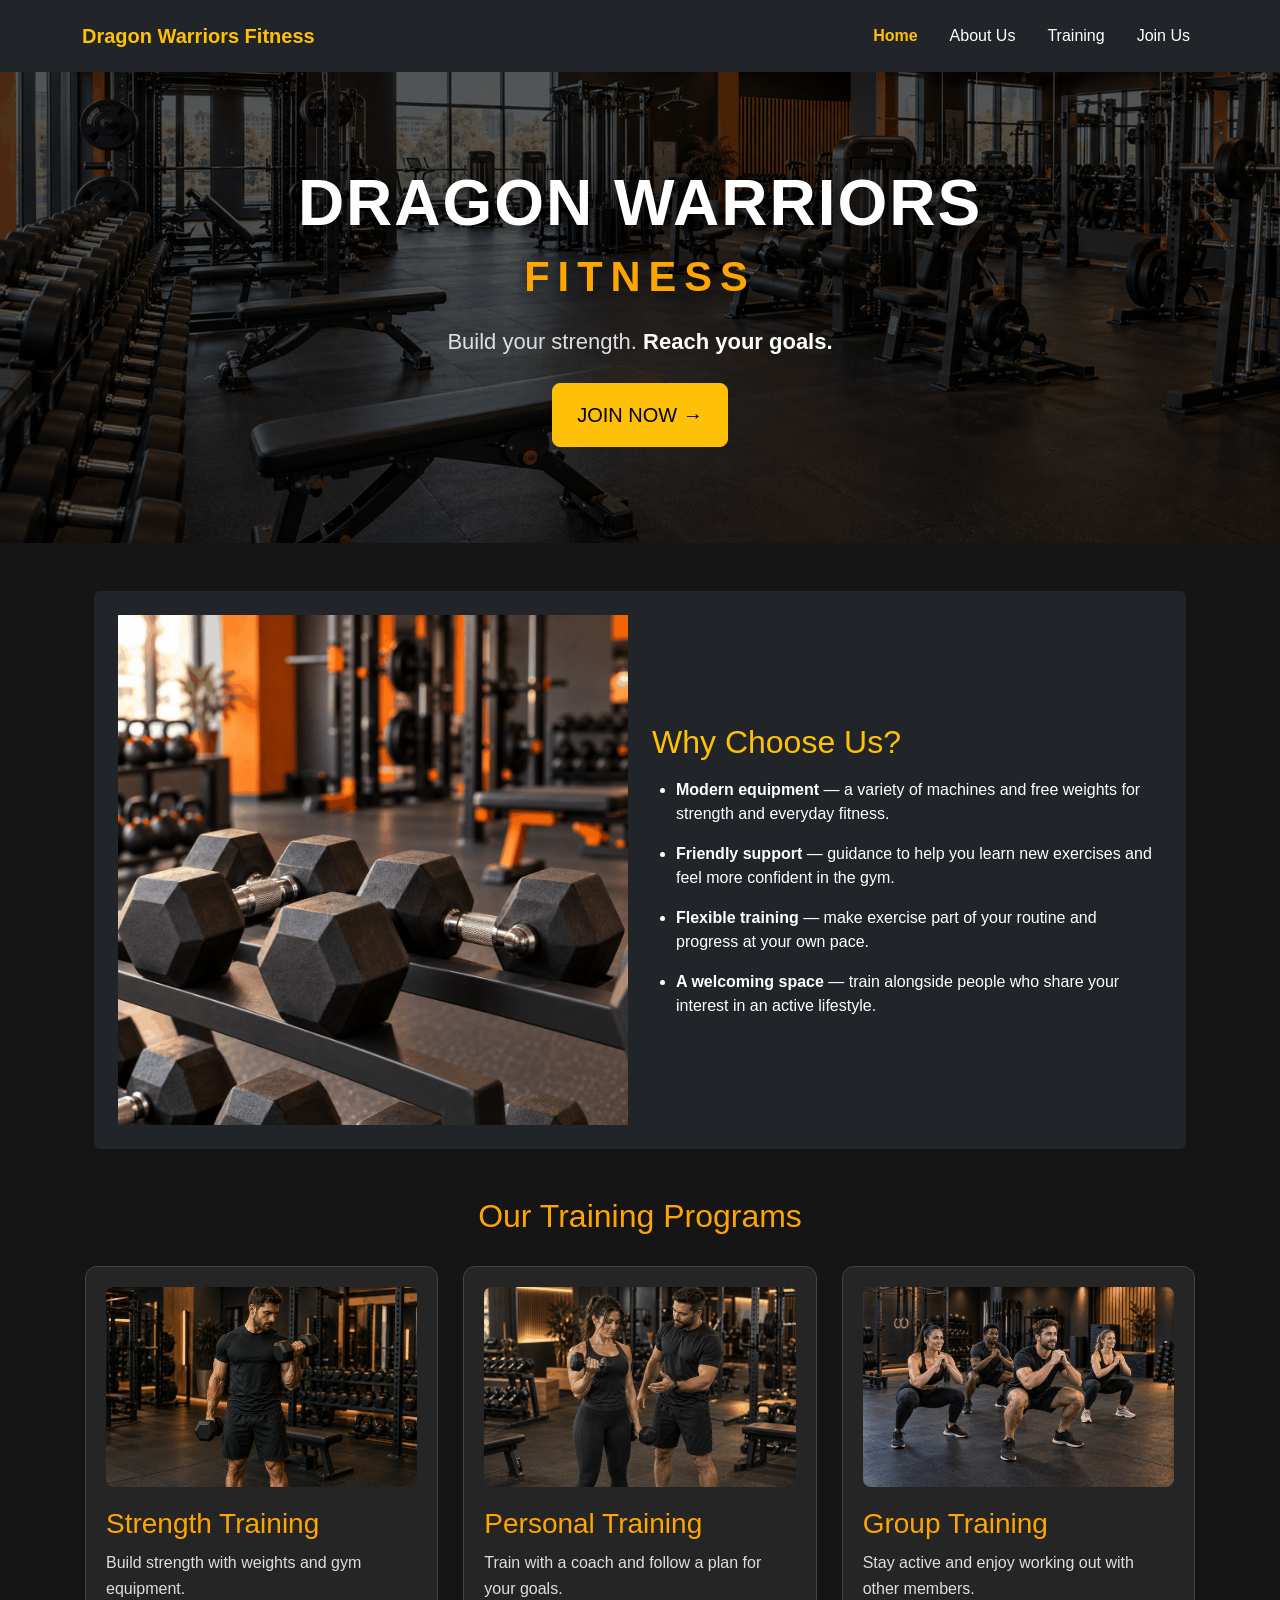
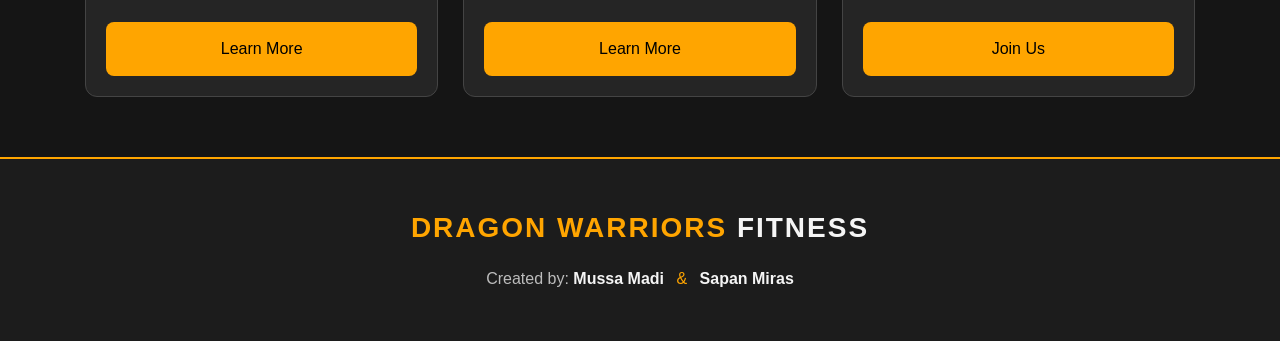
==== commit 6b0fc8bb: "Complete Assignment 3: media queries and Bootstrap" ====
--- a/index.html
+++ b/index.html
@@ -5,99 +5,227 @@
     <!-- Created by: Mussa Madi -->
     <meta charset="UTF-8">
     <meta name="viewport" content="width=device-width, initial-scale=1.0">
+
     <title>Dragon Warriors Fitness | Home</title>
+
+    <link rel="stylesheet"
+          href="https://cdn.jsdelivr.net/npm/bootstrap@5.3.3/dist/css/bootstrap.min.css">
     <link rel="stylesheet" href="css/style.css">
 </head>
 
-<body>
-    <header class="site-header">
-        <a class="logo" href="index.html">
-            Dragon Warriors <span>Fitness</span>
-        </a>
-
-        <nav class="navbar">
-            <a class="active" href="index.html">Home</a>
-            <a href="about.html">About Us</a>
-            <a href="training.html">Training</a>
-            <a href="join.html">Join Us</a>
+<body class="bootstrap-page">
+
+    <a href="#main-content"
+       class="visually-hidden-focusable bg-warning text-dark d-block p-2">
+        Skip to main content
+    </a>
+
+    <header>
+        <nav class="navbar navbar-expand-lg navbar-dark bg-dark py-3"
+             aria-label="Main navigation">
+            <div class="container">
+
+                <a class="navbar-brand text-warning fw-bold text-wrap me-2"
+                   href="index.html">
+                    Dragon Warriors Fitness
+                </a>
+
+                <button class="navbar-toggler"
+                        type="button"
+                        data-bs-toggle="collapse"
+                        data-bs-target="#mainNavbar"
+                        aria-controls="mainNavbar"
+                        aria-expanded="false"
+                        aria-label="Toggle navigation">
+                    <span class="navbar-toggler-icon"></span>
+                </button>
+
+                <div class="collapse navbar-collapse" id="mainNavbar">
+                    <ul class="navbar-nav ms-auto gap-lg-3">
+
+                        <li class="nav-item">
+                            <a class="nav-link active text-warning"
+                               aria-current="page"
+                               href="index.html">
+                                Home
+                            </a>
+                        </li>
+
+                        <li class="nav-item">
+                            <a class="nav-link" href="about.html">
+                                About Us
+                            </a>
+                        </li>
+
+                        <li class="nav-item">
+                            <a class="nav-link" href="training.html">
+                                Training
+                            </a>
+                        </li>
+
+                        <li class="nav-item">
+                            <a class="nav-link" href="join.html">
+                                Join Us
+                            </a>
+                        </li>
+
+                    </ul>
+                </div>
+
+            </div>
         </nav>
     </header>
 
-    <main>
-        <section class="hero">
-            <h1>Dragon Warriors <span>Fitness</span></h1>
-            <p class="hero-tagline">
-                Build your strength. <strong>Reach your goals.</strong>
+    <main id="main-content" tabindex="-1">
+
+        <section class="hero py-5 px-3 mb-4 mb-lg-5">
+            <div class="container py-4 py-lg-5">
+
+                <h1 class="mb-4">
+                    Dragon Warriors
+                    <span class="mt-3">Fitness</span>
+                </h1>
+
+                <p class="hero-tagline mb-4">
+                    Build your strength.
+                    <strong>Reach your goals.</strong>
+                </p>
+
+                <a class="btn btn-warning btn-lg px-4 py-3"
+                   href="join.html">
+                    JOIN NOW &rarr;
+                </a>
+
+            </div>
+        </section>
+
+        <section class="container mb-4 mb-lg-5 px-3 px-md-4"
+                 aria-labelledby="features-heading">
+
+            <div class="bg-dark rounded p-3 p-md-4">
+                <div class="row align-items-center g-4">
+
+                    <div class="col-12 col-lg-6">
+                        <img class="why-image img-fluid d-block mx-auto"
+                            src="images/equipment.png"
+                            alt="Dumbbells on a gym rack">
+                    </div>
+
+                    <div class="col-12 col-lg-6">
+                        <h2 class="text-warning mb-3"
+                            id="features-heading">
+                            Why Choose Us?
+                        </h2>
+
+                        <ul class="ps-4 mb-0">
+                            <li class="mb-3">
+                                <strong>Modern equipment</strong> —
+                                a variety of machines and free weights
+                                for strength and everyday fitness.
+                            </li>
+
+                            <li class="mb-3">
+                                <strong>Friendly support</strong> —
+                                guidance to help you learn new exercises
+                                and feel more confident in the gym.
+                            </li>
+
+                            <li class="mb-3">
+                                <strong>Flexible training</strong> —
+                                make exercise part of your routine
+                                and progress at your own pace.
+                            </li>
+
+                            <li class="mb-0">
+                                <strong>A welcoming space</strong> —
+                                train alongside people who share your
+                                interest in an active lifestyle.
+                            </li>
+                        </ul>
+                    </div>
+
+                </div>
+            </div>
+
+        </section>
+
+        <section class="programs" aria-labelledby="programs-heading">
+            <h2 id="programs-heading">Our Training Programs</h2>
+
+            <div class="card-row">
+
+                <article class="program-card">
+                    <img src="images/strength.png"
+                         alt="Strength training"
+                         loading="lazy">
+
+                    <h3>Strength Training</h3>
+
+                    <p>
+                        Build strength with weights and gym equipment.
+                    </p>
+
+                    <a class="join-button" href="training.html">
+                        Learn More
+                    </a>
+                </article>
+
+                <article class="program-card">
+                    <img src="images/personal.png"
+                         alt="Personal training"
+                         loading="lazy">
+
+                    <h3>Personal Training</h3>
+
+                    <p>
+                        Train with a coach and follow a plan for your goals.
+                    </p>
+
+                    <a class="join-button" href="training.html">
+                        Learn More
+                    </a>
+                </article>
+
+                <article class="program-card">
+                    <img src="images/group.png"
+                         alt="Group training"
+                         loading="lazy">
+
+                    <h3>Group Training</h3>
+
+                    <p>
+                        Stay active and enjoy working out with other members.
+                    </p>
+
+                    <a class="join-button" href="join.html">
+                        Join Us
+                    </a>
+                </article>
+
+            </div>
+        </section>
+
+    </main>
+
+    <footer class="site-footer py-4 py-lg-5 px-3">
+        <div class="container">
+
+            <p class="footer-brand mb-3">
+                Dragon Warriors <span>Fitness</span>
             </p>
-            <a class="join-button" href="join.html">JOIN NOW &rarr;</a>
-        </section>
-
-        <section class="features home-features">
-            <img class="feature-image" src="images/equipment.png" alt="Dumbbells on a gym rack">
-
-            <div class="features-text">
-                <h2>Why Choose Us?</h2>
-                <ul>
-                    <li>
-                        <strong>Modern equipment</strong> — a variety of machines
-                        and free weights for strength and everyday fitness.
-                    </li>
-                    <li>
-                        <strong>Friendly support</strong> — guidance to help you
-                        learn new exercises and feel more confident in the gym.
-                    </li>
-                    <li>
-                        <strong>Flexible training</strong> — make exercise part
-                        of your routine and progress at your own pace.
-                    </li>
-                    <li>
-                        <strong>A welcoming space</strong> — train alongside
-                        people who share your interest in an active lifestyle.
-                    </li>
-                </ul>
-            </div>
-        </section>
-
-        <section class="programs">
-            <h2>Our Training Programs</h2>
-
-            <div class="card-row">
-                <article class="program-card">
-                    <img src="images/strength.png" alt="Strength training">
-                    <h3>Strength Training</h3>
-                    <p>Build strength with weights and gym equipment.</p>
-                    <a class="join-button" href="training.html">Learn More</a>
-                </article>
-
-                <article class="program-card">
-                    <img src="images/personal.png" alt="Personal training">
-                    <h3>Personal Training</h3>
-                    <p>Train with a coach and follow a plan for your goals.</p>
-                    <a class="join-button" href="training.html">Learn More</a>
-                </article>
-
-                <article class="program-card">
-                    <img src="images/group.png" alt="Group training">
-                    <h3>Group Training</h3>
-                    <p>Stay active and enjoy working out with other members.</p>
-                    <a class="join-button" href="join.html">Join Us</a>
-                </article>
-            </div>
-        </section>
-    </main>
-
-    <footer class="site-footer">
-        <p class="footer-brand">
-            Dragon Warriors <span>Fitness</span>
-        </p>
-
-        <p class="footer-authors">
-            Created by:
-            <strong>Mussa Madi</strong>
-            <span class="footer-divider">&amp;</span>
-            <strong>Sapan Miras</strong>
-        </p>
+
+            <p class="footer-authors mb-0">
+                Created by:
+                <strong>Mussa Madi</strong>
+                <span class="footer-divider mx-2">&amp;</span>
+                <strong>Sapan Miras</strong>
+            </p>
+
+        </div>
     </footer>
+
+    <script src="https://cdn.jsdelivr.net/npm/bootstrap@5.3.3/dist/js/bootstrap.bundle.min.js"></script>
+
 </body>
 
 </html>
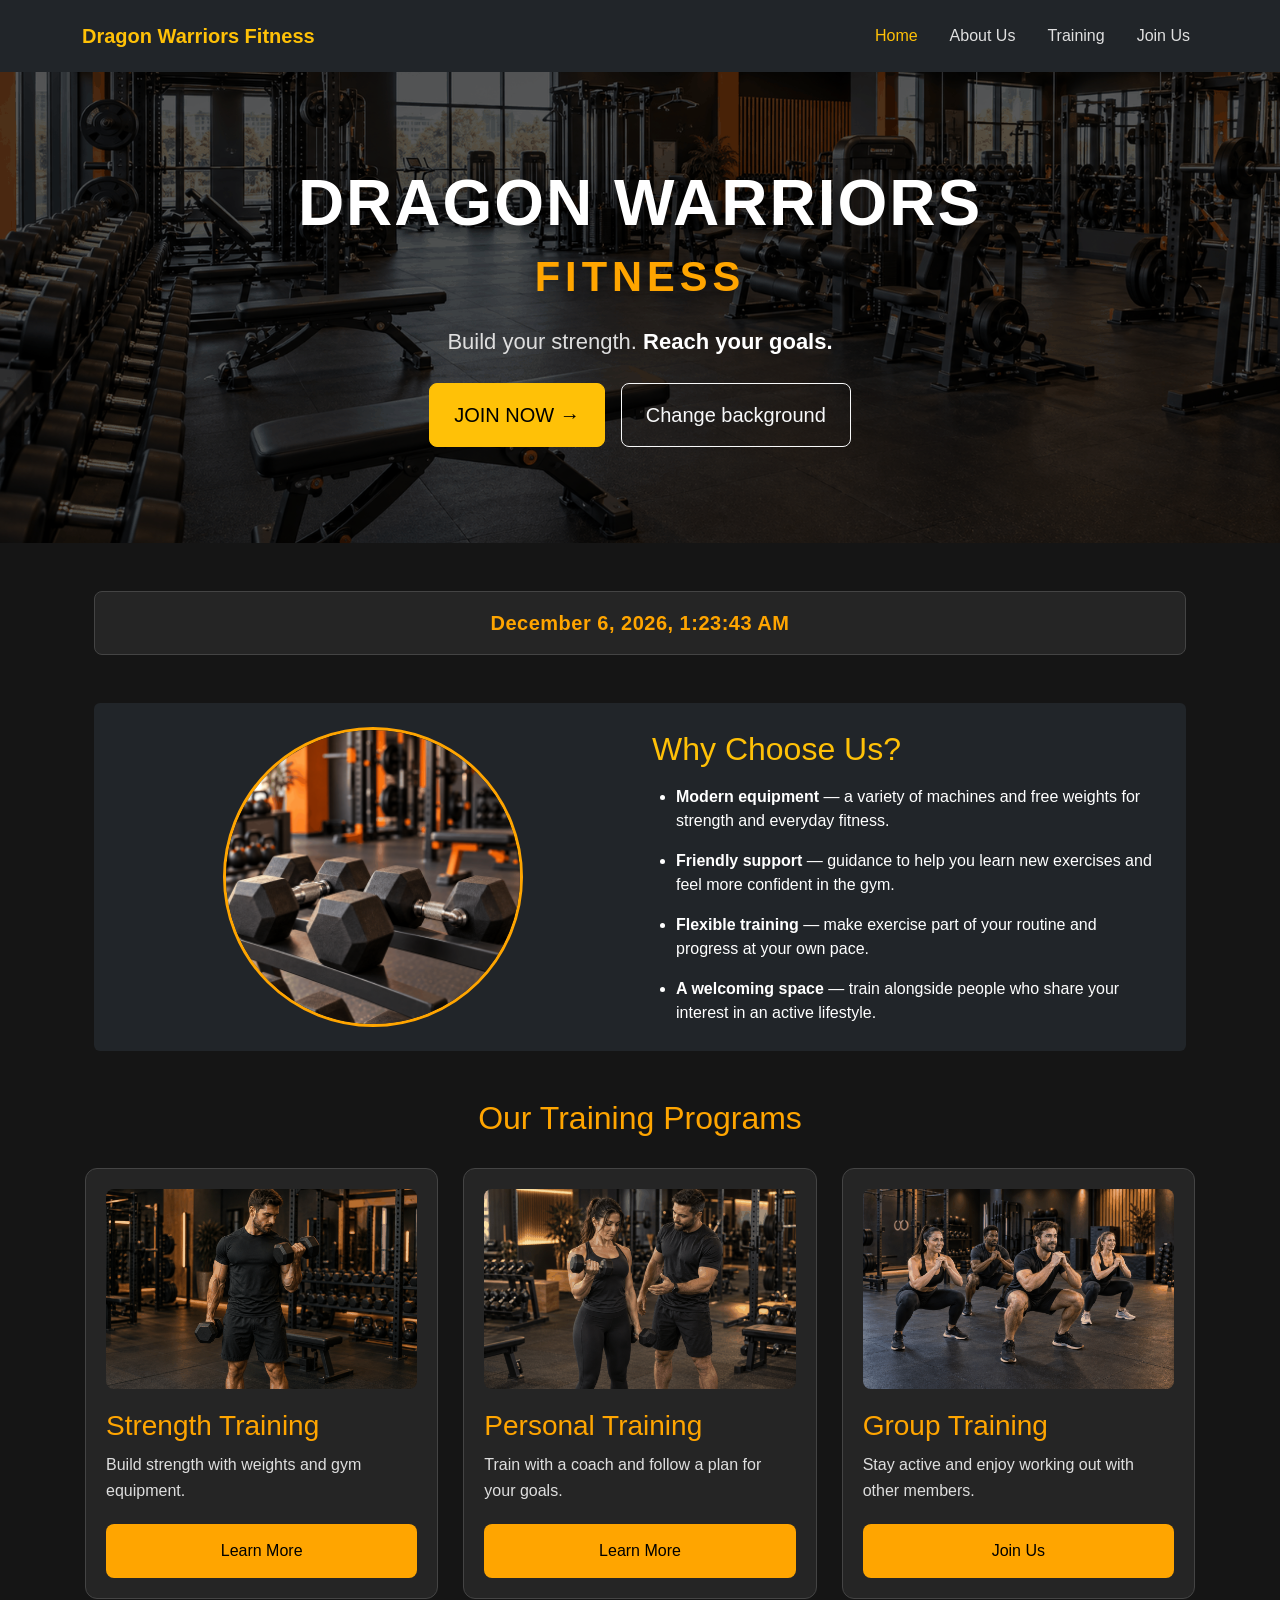
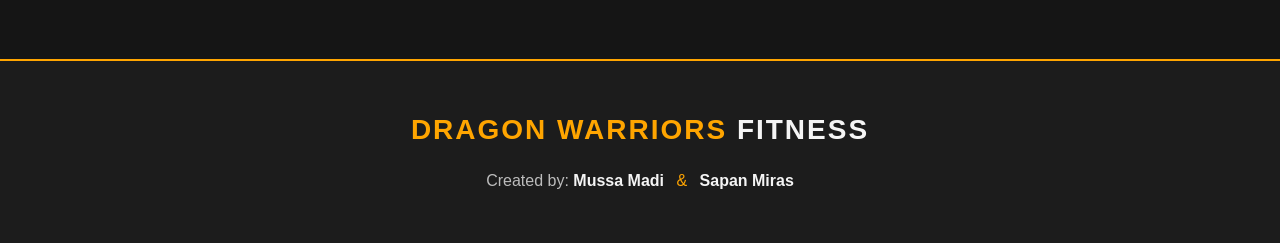
==== commit e80d7c9d: "Assignment 4: Add JavaScript interactive features" ====
--- a/index.html
+++ b/index.html
@@ -91,11 +91,26 @@
                     <strong>Reach your goals.</strong>
                 </p>
 
-                <a class="btn btn-warning btn-lg px-4 py-3"
-                   href="join.html">
-                    JOIN NOW &rarr;
-                </a>
-
+                <div class="d-flex flex-wrap justify-content-center gap-3">
+                    <a class="btn btn-warning btn-lg px-4 py-3"
+                       href="join.html">
+                        JOIN NOW &rarr;
+                    </a>
+
+                    <button class="btn btn-outline-light btn-lg px-4 py-3"
+                            type="button"
+                            id="bg-toggle">
+                        Change background
+                    </button>
+                </div>
+
+            </div>
+        </section>
+
+        <section class="container mb-4 mb-lg-5 px-3 px-md-4"
+                 aria-label="Current date and time">
+            <div class="datetime-block rounded-3 py-3 px-4 text-center">
+                <time class="datetime-text" id="current-datetime"></time>
             </div>
         </section>
 
@@ -225,6 +240,8 @@
     </footer>
 
     <script src="https://cdn.jsdelivr.net/npm/bootstrap@5.3.3/dist/js/bootstrap.bundle.min.js"></script>
+    <script src="js/background.js"></script>
+    <script src="js/datetime.js"></script>
 
 </body>
 
--- a/css/style.css
+++ b/css/style.css
@@ -1,973 +1,1265 @@
-* {
-    box-sizing: border-box;
-}
-
-body {
-    background-color: #151515;
-    color: white;
-    font-family: Arial, sans-serif;
-    margin: 0;
-}
-
-.site-header {
-    display: flex;
-    justify-content: space-between;
-    align-items: center;
-    gap: 20px;
-    padding: 20px 30px;
-    background-color: #252525;
-}
-
-.logo {
-    color: orange;
-    font-size: 22px;
-    font-weight: bold;
-    text-decoration: none;
-}
-
-.logo span {
-    color: white;
-}
-
-.navbar {
-    display: flex;
-    align-items: center;
-    flex-wrap: wrap;
-    gap: 30px;
-}
-
-.navbar a {
-    color: white;
-    text-decoration: none;
-}
-
-.navbar a:hover {
-    color: orange;
-}
-
-.hero h1 {
-    font-size: 64px;
-    font-weight: 800;
-    text-transform: uppercase;
-    line-height: 1.1;
-    letter-spacing: 2px;
-    margin: 0 0 25px;
-    text-shadow: 0 4px 16px rgba(0, 0, 0, 0.5);
-}
-
-.hero {
-    text-align: center;
-    padding: 150px 20px;
-    background-image:
-        linear-gradient(rgba(0, 0, 0, 0.65), rgba(0, 0, 0, 0.65)),
-        url("../images/gym.png");
-    background-size: cover;
-    background-position: center;
-    margin-bottom: 40px;
-}
-
-.join-button {
-    display: inline-block;
-    background-color: orange;
-    color: black;
-    padding: 15px 30px;
-    text-decoration: none;
-    border-radius: 8px;
-}
-
-.join-button:hover {
-    background-color: darkorange;
-}
-
-.features {
-    max-width: 900px;
-    margin: 0 auto 40px;
-    padding: 30px;
-    background-color: #252525;
-    border: 1px solid #444444;
-    border-radius: 12px;
-}
-
-.features h2 {
-    color: orange;
-    font-size: 28px;
-}
-
-.features p {
-    line-height: 1.6;
-}
-
-.features li {
-    margin-bottom: 12px;
-}
-
-.feature-image {
-    display: block;
-    width: 180px;
-    height: 180px;
-    object-fit: cover;
-    border-radius: 50%;
-    border: 3px solid orange;
-    margin-bottom: 20px;
-}
-
-.about-section {
-    max-width: 900px;
-    margin: 0 auto;
-    padding: 60px 20px;
-}
-
-.about-section h1 {
-    color: orange;
-    font-size: 2.5rem;
-}
-
-.about-section p {
-    font-size: 18px;
-    line-height: 1.6;
-}
-
-.gym-image {
-    display: block;
-    width: 100%;
-    max-width: 900px;
-    height: 400px;
-    object-fit: cover;
-    margin: 30px auto 0;
-    border-radius: 12px;
-}
-
-@media (max-width: 600px) {
-    .hero {
-        padding: 80px 20px;
-    }
-
-    .features {
-        margin: 0 15px 30px;
-        padding: 20px;
-    }
-
-    .gym-image {
-        height: 250px;
-    }
-}
-
-.navbar a.active {
-    color: orange;
-    font-weight: bold;
-}
-
-.home-features {
-    display: flex;
-    align-items: center;
-    gap: 50px;
-    width: calc(100% - 40px);
-    max-width: 1150px;
-    margin: 0 auto 60px;
-    padding: 50px;
-    border-radius: 20px;
-    background-color: #252525;
-    box-shadow: 0 12px 30px rgba(0, 0, 0, 0.2);
-}
-
-.home-features .feature-image {
-    width: 260px;
-    height: 260px;
-    flex-shrink: 0;
-    margin: 0;
-}
-
-.features-text {
-    flex: 1;
-    min-width: 0;
-}
-
-.features-text h2 {
-    margin: 0 0 22px;
-    font-size: 36px;
-}
-
-.features-text ul {
-    padding-left: 22px;
-    margin: 0;
-}
-
-.features-text li {
-    color: #dedede;
-    font-size: 18px;
-    line-height: 1.7;
-    margin-bottom: 18px;
-}
-
-.features-text li:last-child {
-    margin-bottom: 0;
-}
-
-.features-text li::marker {
-    color: orange;
-}
-
-.features-text strong {
-    color: white;
-}
-
-.site-footer {
-    padding: 45px 20px;
-    background-color: #1c1c1c;
-    border-top: 2px solid orange;
-    text-align: center;
-}
-
-.footer-brand {
-    margin: 0 0 18px;
-    color: orange;
-    font-size: 28px;
-    font-weight: 800;
-    letter-spacing: 2px;
-    text-transform: uppercase;
-}
-
-.footer-brand span {
-    color: #f5f5f5;
-}
-
-.footer-authors {
-    margin: 0;
-    color: #bcbcbc;
-    font-size: 16px;
-    line-height: 1.8;
-}
-
-.footer-authors strong {
-    color: #f5f5f5;
-    font-weight: 600;
-}
-
-.footer-divider {
-    color: orange;
-    margin: 0 10px;
-}
-
-@media (max-width: 800px) {
-    .home-features {
-        flex-direction: column;
-        gap: 30px;
-        padding: 30px 24px;
-    }
-
-    .home-features .feature-image {
-        width: 200px;
-        height: 200px;
-    }
-
-    .features-text h2 {
-        font-size: 30px;
-    }
-
-    .features-text li {
-        font-size: 17px;
-    }
-
-    .footer-brand {
-        font-size: 22px;
-    }
-}
-
-.about-section .about-intro {
-    font-size: 20px;
-    line-height: 1.8;
-    color: #d6d6d6;
-    border-left: 3px solid orange;
-    padding-left: 22px;
-    margin: 25px 0 35px;
-}
-
-.about-intro strong {
-    display: block;
-    color: orange;
-    font-size: 24px;
-    font-weight: 700;
-    margin-bottom: 10px;
-}
-
-.hero h1 span {
-    display: block;
-    color: orange;
-    font-size: 0.65em;
-    letter-spacing: 8px;
-    margin-top: 15px;
-}
-
-.hero .hero-tagline {
-    font-size: 22px;
-    line-height: 1.6;
-    color: #dedede;
-    margin: 0 0 35px;
-}
-
-.hero-tagline strong {
-    color: white;
-}
-
-.hero .join-button {
-    padding: 17px 36px;
-    font-size: 17px;
-    font-weight: 700;
-    letter-spacing: 1px;
-    border-radius: 10px;
-    box-shadow: 0 6px 22px rgba(255, 165, 0, 0.25);
-    transition: transform 0.2s, background-color 0.2s;
-}
-
-.hero .join-button:hover {
-    transform: translateY(-3px);
-    background-color: #ffb52e;
-}
-
-@media (max-width: 600px) {
-    .hero h1 {
-        font-size: 36px;
-    }
-
-    .hero h1 span {
-        letter-spacing: 5px;
-    }
-
-    .hero .hero-tagline {
-        font-size: 18px;
-    }
-}
-
-#schedule {
-    max-width: 900px;
-    overflow-x: auto;
-}
-
-table.schedule-table {
-    width: 100%;
-    border-collapse: collapse;
-    margin-top: 15px;
-}
-
-.schedule-table th,
-.schedule-table td {
-    padding: 14px 16px;
-    text-align: left;
-}
-
-.schedule-table thead th {
-    background-color: #1c1c1c;
-    color: orange;
-    text-transform: uppercase;
-    font-size: 13px;
-    letter-spacing: 1px;
-    border-bottom: 2px solid orange;
-}
-
-.schedule-table tbody td {
-    color: #dedede;
-    border-bottom: 1px solid #3a3a3a;
-}
-
-.schedule-table tbody tr:hover td {
-    background-color: #2c2c2c;
-}
-
-.plans {
-    max-width: 1150px;
-    margin: 0 auto 20px;
-    padding: 0 20px;
-    text-align: center;
-}
-
-.plans h2 {
-    color: orange;
-    font-size: 32px;
-    margin-bottom: 30px;
-}
-
-.plans-grid {
-    display: flex;
-    flex-wrap: wrap;
-    justify-content: center;
-    gap: 25px;
-    margin-bottom: 60px;
-}
-
-.plan-card {
-    flex: 1;
-    min-width: 240px;
-    max-width: 320px;
-    background-color: #252525;
-    border: 1px solid #444444;
-    border-radius: 16px;
-    padding: 32px 26px;
-    text-align: left;
-}
-
-.plan-card h3 {
-    color: orange;
-    font-size: 22px;
-    margin: 0 0 10px;
-}
-
-.plan-card .plan-price {
-    font-size: 30px;
-    font-weight: 800;
-    color: white;
-    margin: 0 0 20px;
-}
-
-.plan-card .plan-price span {
-    font-size: 14px;
-    font-weight: 400;
-    color: #bcbcbc;
-}
-
-.plan-card ul {
-    list-style: none;
-    margin: 0;
-    padding: 0;
-    flex: 1;
-}
-
-.plan-card ul li {
-    padding: 8px 0;
-    border-bottom: 1px solid #3a3a3a;
-    color: #dedede;
-    font-size: 15px;
-}
-
-.plan-card ul li:last-child {
-    border-bottom: none;
-}
-
-@media (max-width: 800px) {
-    .plans-grid {
-        flex-direction: column;
-        align-items: center;
-    }
-
-    .plan-card {
-        max-width: 400px;
-        width: 100%;
-    }
-}
-
-#contact-form {
-    max-width: 700px;
-}
-
-#contact-form form {
-    margin-top: 15px;
-}
-
-.form-group {
-    display: flex;
-    flex-direction: column;
-    gap: 8px;
-    margin-bottom: 22px;
-}
-
-.form-group label {
-    color: #dedede;
-    font-weight: 600;
-    font-size: 15px;
-}
-
-.form-group input[type="text"],
-.form-group input[type="email"],
-.form-group textarea {
-    background-color: #1c1c1c;
-    border: 1px solid #444444;
-    border-radius: 8px;
-    padding: 12px 14px;
-    color: white;
-    font-family: inherit;
-    font-size: 15px;
-}
-
-.form-group input[type="text"]:focus,
-.form-group input[type="email"]:focus,
-.form-group textarea:focus {
-    outline: none;
-    border-color: orange;
-}
-
-.form-group textarea {
-    resize: vertical;
-    min-height: 120px;
-}
-
-.radio-row {
-    display: flex;
-    gap: 25px;
-    color: #dedede;
-    font-size: 15px;
-}
-
-.radio-row label {
-    display: flex;
-    align-items: center;
-    gap: 8px;
-    font-weight: 400;
-}
-
-button.join-button {
-    border: none;
-    cursor: pointer;
-    font: inherit;
-}
-
-.about-intro .text-accent {
-    color: #ffc04d;
-    font-weight: 600;
-}
-
-.plans-grid .plan-card {
-    display: flex;
-    flex-direction: column;
-    transition: transform 0.2s, border-color 0.2s, box-shadow 0.2s;
-}
-
-.plan-choice {
-    display: flex;
-    align-items: center;
-    justify-content: center;
-    gap: 10px;
-    margin-top: 25px;
-    padding: 15px;
-    border: 1px solid #666666;
-    border-radius: 10px;
-    color: white;
-    font-weight: 700;
-    cursor: pointer;
-}
-
-.plan-choice input {
-    width: 18px;
-    height: 18px;
-    margin: 0;
-    accent-color: #151515;
-}
-
-.plan-choice:hover {
-    border-color: orange;
-    background-color: #333333;
-}
-
-.plan-card:has(input:checked) {
-    border-color: orange;
-    box-shadow: 0 8px 25px rgba(255, 165, 0, 0.15);
-}
-
-.plan-choice:has(input:checked) {
-    background-color: orange;
-    border-color: orange;
-    color: #151515;
-}
-
-.plan-choice:focus-within {
-    outline: 2px solid white;
-    outline-offset: 4px;
-}
-
-.training-time {
-    border: 0;
-    padding: 0;
-    margin-left: 0;
-    margin-right: 0;
-    min-width: 0;
-}
-
-.training-time legend {
-    font-weight: 600;
-    margin-bottom: 12px;
-}
-
-.goals-section {
-    width: calc(100% - 40px);
-    max-width: 860px;
-    margin: 0 auto 40px;
-    padding: 30px;
-}
-
-.goals-section h2 {
-    margin-top: 0;
-}
-
-.goals-section ol {
-    padding-left: 24px;
-    margin-bottom: 0;
-}
-
-.goals-section li {
-    font-size: 18px;
-    line-height: 1.7;
-}
-
-.goals-section li::marker {
-    color: orange;
-    font-weight: bold;
-}
-
-.team-section {
-    max-width: 900px;
-    margin: 0 auto 60px;
-    padding: 0 20px;
-}
-
-.team-section > h2 {
-    color: orange;
-    font-size: 36px;
-    text-align: center;
-    margin: 0 0 12px;
-}
-
-.team-grid {
-    display: grid;
-    grid-template-columns: repeat(2, minmax(0, 1fr));
-    gap: 25px;
-}
-
-.member-card {
-    background-color: #252525;
-    border: 1px solid #444444;
-    border-top: 3px solid orange;
-    border-radius: 18px;
-    padding: 30px;
-    text-align: center;
-}
-
-.member-photo {
-    width: 180px;
-    height: 180px;
-    max-width: 100%;
-    margin: 0 auto 25px;
-    border: 3px solid orange;
-    border-radius: 50%;
-}
-
-.member-card h3 {
-    color: white;
-    font-size: 26px;
-    margin: 0 0 10px;
-}
-
-.member-role {
-    color: orange;
-    font-size: 14px;
-    font-weight: 600;
-    letter-spacing: 1px;
-    line-height: 1.5;
-    margin: 0 0 22px;
-}
-
-.member-bio {
-    color: #dedede;
-    font-size: 18px;
-    line-height: 1.8;
-    text-align: left;
-}
-
-.member-details {
-    list-style: none;
-    padding: 0;
-    margin: 25px 0 0;
-    text-align: left;
-}
-
-.member-details li {
-    display: flex;
-    justify-content: space-between;
-    flex-wrap: wrap;
-    gap: 10px;
-    padding: 14px 0;
-    border-top: 1px solid #444444;
-    font-size: 16px;
-}
-
-.member-details strong {
-    color: #bcbcbc;
-}
-
-.member-details span {
-    color: orange;
-}
-
-@media (max-width: 700px) {
-    .team-grid {
-        grid-template-columns: 1fr;
-    }
-
-    .member-card {
-        padding: 25px;
-    }
-
-    .team-section > h2 {
-        font-size: 30px;
-    }
-}
-
-@media (max-width: 700px) {
-    .site-header {
-        flex-direction: column;
-        padding: 20px;
-    }
-
-    .navbar {
-        justify-content: center;
-        gap: 15px;
-    }
-}
-
-.programs {
-    max-width: 1150px;
-    margin: 0 auto 60px;
-    padding: 0 20px;
-}
-
-.programs h2 {
-    color: orange;
-    text-align: center;
-    font-size: 32px;
-    margin-bottom: 30px;
-}
-
-.card-row {
-    display: flex;
-    align-items: stretch;
-    gap: 25px;
-}
-
-.program-card {
-    flex: 1;
-    min-width: 0;
-    display: flex;
-    flex-direction: column;
-    padding: 20px;
-    background-color: #252525;
-    border: 1px solid #444444;
-    border-radius: 12px;
-    transition: transform 0.2s, box-shadow 0.2s;
-}
-
-.program-card img {
-    width: 100%;
-    height: 200px;
-    object-fit: cover;
-    border-radius: 8px;
-}
-
-.program-card h3 {
-    color: orange;
-    margin: 20px 0 10px;
-}
-
-.program-card p {
-    color: #dedede;
-    line-height: 1.6;
-    margin: 0 0 20px;
-}
-
-.program-card .join-button {
-    margin-top: auto;
-    text-align: center;
-}
-
-.program-card:hover {
-    transform: translateY(-5px);
-    box-shadow: 0 10px 25px rgba(0, 0, 0, 0.4);
-}
-
-@media (max-width: 800px) {
-    .card-row {
-        flex-direction: column;
-    }
-}
-
-.page-layout {
-    display: grid;
-    grid-template-columns: 240px minmax(0, 1fr);
-    grid-template-rows: auto 1fr auto;
-    grid-template-areas:
-        "header header"
-        "sidebar main"
-        "footer footer";
-    min-height: 100vh;
-}
-
-.page-layout > .site-header {
-    grid-area: header;
-}
-
-.page-layout > .sidebar {
-    grid-area: sidebar;
-}
-
-.page-layout > main {
-    grid-area: main;
-    min-width: 0;
-}
-
-.page-layout > .site-footer {
-    grid-area: footer;
-}
-
-.sidebar {
-    padding: 30px 20px;
-    background-color: #1c1c1c;
-    border-right: 1px solid #444444;
-}
-
-.sidebar h2 {
-    color: orange;
-    font-size: 24px;
-    margin-top: 0;
-}
-
-.sidebar h3 {
-    color: orange;
-    margin-top: 35px;
-}
-
-.sidebar p {
-    color: #dedede;
-    line-height: 1.6;
-}
-
-.sidebar-links {
-    display: flex;
-    flex-direction: column;
-    gap: 15px;
-}
-
-.sidebar-links a {
-    color: white;
-    text-decoration: none;
-    padding: 12px;
-    background-color: #252525;
-    border-radius: 6px;
-}
-
-.sidebar-links a:hover {
-    color: orange;
-    background-color: #333333;
-}
-
-@media (max-width: 800px) {
-    .page-layout {
-        grid-template-columns: 1fr;
-        grid-template-rows: auto auto 1fr auto;
-        grid-template-areas:
-            "header"
-            "sidebar"
-            "main"
-            "footer";
-    }
-
-    .sidebar {
-        border-right: none;
-        border-bottom: 1px solid #444444;
-    }
-}
-
-.gallery-section {
-    max-width: 1150px;
-    margin: 0 auto 60px;
-    padding: 0 20px;
-}
-
-.gallery-section h2 {
-    color: orange;
-    text-align: center;
-    font-size: 32px;
-    margin-bottom: 30px;
-}
-
-.gallery-grid {
-    display: grid;
-    grid-template-columns: repeat(3, minmax(0, 1fr));
-    grid-auto-rows: 230px;
-    gap: 20px;
-}
-
-.gallery-item {
-    position: relative;
-    margin: 0;
-    overflow: hidden;
-    border-radius: 12px;
-}
-
-.gallery-item img {
-    display: block;
-    width: 100%;
-    height: 100%;
-    object-fit: cover;
-    transition: transform 0.3s;
-}
-
-.gallery-item figcaption {
-    position: absolute;
-    bottom: 0;
-    left: 0;
-    width: 100%;
-    padding: 15px;
-    background-color: rgba(0, 0, 0, 0.8);
-    color: white;
-    text-align: center;
-    opacity: 0;
-    transition: opacity 0.3s;
-}
-
-.gallery-item:hover img {
-    transform: scale(1.05);
-}
-
-.gallery-item:hover figcaption {
-    opacity: 1;
-}
-
-@media (max-width: 800px) {
-    .gallery-grid {
-        grid-template-columns: repeat(2, minmax(0, 1fr));
-    }
-}
-
-@media (max-width: 500px) {
-    .gallery-grid {
-        grid-template-columns: 1fr;
-    }
-}
-
-@media (hover: none) {
-    .gallery-item figcaption {
-        opacity: 1;
-    }
-}
-
-.plan-card:hover {
-    transform: translateY(-5px);
-    border-color: orange;
-    box-shadow: 0 10px 25px rgba(0, 0, 0, 0.4);
-}
-
-#trainer-bio .program-card img {
-    object-position: top center;
-}
-
-.training-gallery {
-    grid-template-columns: repeat(2, minmax(0, 1fr));
-}
-
-@media (max-width: 500px) {
-    .training-gallery {
-        grid-template-columns: 1fr;
-    }
-}
-
-#nutrition-tips {
-    width: calc(100% - 40px);
-    max-width: 1110px;
-    margin: 0 auto 40px;
-}+* {
+    box-sizing: border-box;
+}
+
+body {
+    margin: 0;
+    background-color: #151515;
+    color: #ffffff;
+    font-family: Arial, sans-serif;
+}
+
+.site-header {
+    display: flex;
+    justify-content: space-between;
+    align-items: center;
+    gap: 20px;
+    padding: 20px 30px;
+    background-color: #252525;
+}
+
+.logo {
+    color: orange;
+    font-size: 22px;
+    font-weight: bold;
+    text-decoration: none;
+}
+
+.logo span {
+    color: white;
+}
+
+body:not(.bootstrap-page) .navbar {
+    display: flex;
+    align-items: center;
+    flex-wrap: wrap;
+    gap: 30px;
+}
+
+body:not(.bootstrap-page) .navbar a {
+    color: white;
+    text-decoration: none;
+}
+
+body:not(.bootstrap-page) .navbar a:hover,
+body:not(.bootstrap-page) .navbar a.active {
+    color: orange;
+}
+
+body:not(.bootstrap-page) .navbar a.active {
+    font-weight: bold;
+}
+
+.bootstrap-page .navbar-brand {
+    max-width: calc(100% - 75px);
+}
+
+.bootstrap-page .nav-link {
+    color: #e0e0e0;
+}
+
+.bootstrap-page .nav-link:hover {
+    color: orange;
+}
+
+.bootstrap-page a:focus-visible,
+.bootstrap-page button:focus-visible {
+    outline: 3px solid white;
+    outline-offset: 4px;
+}
+
+.hero {
+    text-align: center;
+    background-image:
+        linear-gradient(rgba(0, 0, 0, 0.65), rgba(0, 0, 0, 0.65)),
+        url("../images/gym.png");
+    background-size: cover;
+    background-position: center;
+}
+
+.hero h1 {
+    font-size: 64px;
+    font-weight: 800;
+    text-transform: uppercase;
+    line-height: 1.1;
+    letter-spacing: 2px;
+    text-shadow: 0 4px 16px rgba(0, 0, 0, 0.5);
+}
+
+.hero h1 span {
+    display: block;
+    color: orange;
+    font-size: 0.65em;
+    letter-spacing: 5px;
+}
+
+.hero .hero-tagline {
+    font-size: 22px;
+    line-height: 1.6;
+    color: #dedede;
+}
+
+.hero-tagline strong {
+    color: white;
+}
+
+.join-button {
+    display: inline-block;
+    padding: 15px 30px;
+    border-radius: 8px;
+    background-color: orange;
+    color: black;
+    text-decoration: none;
+}
+
+.join-button:hover {
+    background-color: darkorange;
+    color: black;
+}
+
+button.join-button {
+    border: none;
+    cursor: pointer;
+    font: inherit;
+}
+
+.programs {
+    max-width: 1150px;
+    margin: 0 auto 60px;
+    padding: 0 20px;
+}
+
+.programs h2 {
+    margin-bottom: 30px;
+    color: orange;
+    text-align: center;
+    font-size: 32px;
+}
+
+.card-row {
+    display: flex;
+    align-items: stretch;
+    gap: 25px;
+}
+
+.programs .card-row {
+    display: grid;
+    grid-template-columns: repeat(3, minmax(0, 1fr));
+}
+
+.program-card {
+    flex: 1;
+    min-width: 0;
+    display: flex;
+    flex-direction: column;
+    padding: 20px;
+    background-color: #252525;
+    border: 1px solid #444444;
+    border-radius: 12px;
+    transition: transform 0.2s, box-shadow 0.2s;
+}
+
+.program-card img {
+    width: 100%;
+    height: 200px;
+    object-fit: cover;
+    border-radius: 8px;
+}
+
+.program-card h3 {
+    margin: 20px 0 10px;
+    color: orange;
+}
+
+.program-card p {
+    margin: 0 0 20px;
+    color: #dedede;
+    line-height: 1.6;
+}
+
+.program-card .join-button {
+    margin-top: auto;
+    text-align: center;
+}
+
+.program-card:hover {
+    transform: translateY(-5px);
+    box-shadow: 0 10px 25px rgba(0, 0, 0, 0.4);
+}
+
+body:not(.bootstrap-page) .about-section {
+    max-width: 900px;
+    margin: 0 auto;
+    padding: 60px 20px;
+}
+
+.about-section h1 {
+    color: orange;
+    font-size: 40px;
+}
+
+.about-section p {
+    font-size: 18px;
+    line-height: 1.6;
+}
+
+.about-section .about-intro {
+    font-size: 20px;
+    line-height: 1.8;
+    color: #d6d6d6;
+    border-left: 3px solid orange;
+}
+
+body:not(.bootstrap-page) .about-intro {
+    padding-left: 22px;
+    margin: 25px 0 35px;
+}
+
+.about-intro strong {
+    display: block;
+    color: orange;
+    font-size: 1.2em;
+    font-weight: 700;
+}
+
+body:not(.bootstrap-page) .about-intro strong {
+    margin-bottom: 10px;
+}
+
+.about-intro .text-accent {
+    color: #ffc04d;
+    font-weight: 600;
+}
+
+.gym-image {
+    display: block;
+    width: 100%;
+    height: 400px;
+    object-fit: cover;
+    border-radius: 12px;
+}
+
+.member-card {
+    background-color: #252525;
+    border: 1px solid #444444;
+    border-top: 3px solid orange;
+    border-radius: 18px;
+    text-align: center;
+}
+
+.member-photo {
+    width: 180px;
+    height: 180px;
+    max-width: 100%;
+    object-fit: cover;
+    border: 3px solid orange;
+    border-radius: 50%;
+}
+
+.member-card h3 {
+    color: white;
+    font-size: 26px;
+}
+
+.member-role {
+    color: orange;
+    font-size: 14px;
+    font-weight: 600;
+    letter-spacing: 1px;
+    line-height: 1.5;
+}
+
+.member-bio {
+    color: #dedede;
+    font-size: 18px;
+    line-height: 1.8;
+    text-align: left;
+}
+
+.member-details {
+    text-align: left;
+}
+
+.member-details li {
+    display: flex;
+    justify-content: space-between;
+    flex-wrap: wrap;
+    gap: 10px;
+    border-top: 1px solid #444444;
+    font-size: 16px;
+}
+
+.member-details strong {
+    color: #bcbcbc;
+}
+
+.member-details span {
+    color: orange;
+}
+
+.gallery-item {
+    position: relative;
+    overflow: hidden;
+    border-radius: 12px;
+}
+
+.gallery-item img {
+    display: block;
+    width: 100%;
+    height: 100%;
+    object-fit: cover;
+    transition: transform 0.3s;
+}
+
+.gallery-item figcaption {
+    position: absolute;
+    bottom: 0;
+    left: 0;
+    width: 100%;
+    background-color: rgba(0, 0, 0, 0.8);
+    color: white;
+    text-align: center;
+}
+
+.gallery-item:hover img {
+    transform: scale(1.05);
+}
+
+.bootstrap-page .gallery-photo {
+    height: 230px;
+}
+
+body:not(.bootstrap-page) .gallery-item {
+    margin: 0;
+}
+
+body:not(.bootstrap-page) .gallery-item figcaption {
+    padding: 15px;
+    opacity: 0;
+    transition: opacity 0.3s;
+}
+
+body:not(.bootstrap-page) .gallery-item:hover figcaption {
+    opacity: 1;
+}
+
+.site-footer {
+    background-color: #1c1c1c;
+    border-top: 2px solid orange;
+    text-align: center;
+}
+
+.footer-brand {
+    color: orange;
+    font-size: 28px;
+    font-weight: 800;
+    letter-spacing: 2px;
+    text-transform: uppercase;
+}
+
+.footer-brand span {
+    color: #f5f5f5;
+}
+
+.footer-authors {
+    color: #bcbcbc;
+    font-size: 16px;
+    line-height: 1.8;
+}
+
+.footer-authors strong {
+    color: #f5f5f5;
+    font-weight: 600;
+}
+
+.footer-divider {
+    color: orange;
+}
+
+body:not(.bootstrap-page) .site-footer {
+    padding: 45px 20px;
+}
+
+body:not(.bootstrap-page) .footer-brand {
+    margin: 0 0 18px;
+}
+
+body:not(.bootstrap-page) .footer-authors {
+    margin: 0;
+}
+
+body:not(.bootstrap-page) .footer-divider {
+    margin: 0 10px;
+}
+
+.features {
+    max-width: 900px;
+    margin: 0 auto 40px;
+    padding: 30px;
+    background-color: #252525;
+    border: 1px solid #444444;
+    border-radius: 12px;
+}
+
+.features h2 {
+    color: orange;
+    font-size: 28px;
+}
+
+.features p {
+    line-height: 1.6;
+}
+
+.features li {
+    margin-bottom: 12px;
+}
+
+.feature-image {
+    display: block;
+    width: 180px;
+    height: 180px;
+    object-fit: cover;
+    border-radius: 50%;
+    border: 3px solid orange;
+    margin-bottom: 20px;
+}
+
+#schedule {
+    max-width: 900px;
+    overflow-x: auto;
+}
+
+.schedule-table {
+    width: 100%;
+    border-collapse: collapse;
+    margin-top: 15px;
+}
+
+.schedule-table th,
+.schedule-table td {
+    padding: 14px 16px;
+    text-align: left;
+}
+
+.schedule-table thead th {
+    background-color: #1c1c1c;
+    color: orange;
+    text-transform: uppercase;
+    font-size: 13px;
+    letter-spacing: 1px;
+    border-bottom: 2px solid orange;
+}
+
+.schedule-table tbody td {
+    color: #dedede;
+    border-bottom: 1px solid #3a3a3a;
+}
+
+.schedule-table tbody tr:hover td {
+    background-color: #2c2c2c;
+}
+
+.plans {
+    max-width: 1150px;
+    margin: 0 auto 20px;
+    padding: 0 20px;
+    text-align: center;
+}
+
+.plans h2 {
+    color: orange;
+    font-size: 32px;
+    margin-bottom: 30px;
+}
+
+.plans-grid {
+    display: flex;
+    flex-wrap: wrap;
+    justify-content: center;
+    gap: 25px;
+    margin-bottom: 60px;
+}
+
+.plan-card {
+    flex: 1;
+    display: flex;
+    flex-direction: column;
+    min-width: 240px;
+    max-width: 320px;
+    padding: 32px 26px;
+    background-color: #252525;
+    border: 1px solid #444444;
+    border-radius: 16px;
+    text-align: left;
+    transition: transform 0.2s, border-color 0.2s, box-shadow 0.2s;
+}
+
+.plan-card h3 {
+    color: orange;
+    font-size: 22px;
+    margin: 0 0 10px;
+}
+
+.plan-card .plan-price {
+    font-size: 30px;
+    font-weight: 800;
+    color: white;
+    margin: 0 0 20px;
+}
+
+.plan-card .plan-price span {
+    font-size: 14px;
+    font-weight: 400;
+    color: #bcbcbc;
+}
+
+.plan-card ul {
+    list-style: none;
+    margin: 0;
+    padding: 0;
+    flex: 1;
+}
+
+.plan-card ul li {
+    padding: 8px 0;
+    border-bottom: 1px solid #3a3a3a;
+    color: #dedede;
+    font-size: 15px;
+}
+
+.plan-card ul li:last-child {
+    border-bottom: none;
+}
+
+.plan-card:hover {
+    transform: translateY(-5px);
+    border-color: orange;
+    box-shadow: 0 10px 25px rgba(0, 0, 0, 0.4);
+}
+
+.plan-choice {
+    display: flex;
+    align-items: center;
+    justify-content: center;
+    gap: 10px;
+    margin-top: 25px;
+    padding: 15px;
+    border: 1px solid #666666;
+    border-radius: 10px;
+    color: white;
+    font-weight: 700;
+    cursor: pointer;
+}
+
+.plan-choice input {
+    width: 18px;
+    height: 18px;
+    margin: 0;
+    accent-color: #151515;
+}
+
+.plan-choice:hover {
+    border-color: orange;
+    background-color: #333333;
+}
+
+.plan-card:has(input:checked) {
+    border-color: orange;
+    box-shadow: 0 8px 25px rgba(255, 165, 0, 0.15);
+}
+
+.plan-choice:has(input:checked) {
+    background-color: orange;
+    border-color: orange;
+    color: #151515;
+}
+
+.plan-choice:focus-within {
+    outline: 2px solid white;
+    outline-offset: 4px;
+}
+
+#contact-form {
+    max-width: 700px;
+}
+
+#contact-form form {
+    margin-top: 15px;
+}
+
+.form-group {
+    display: flex;
+    flex-direction: column;
+    gap: 8px;
+    margin-bottom: 22px;
+}
+
+.form-group label {
+    color: #dedede;
+    font-weight: 600;
+    font-size: 15px;
+}
+
+.form-group input[type="text"],
+.form-group input[type="email"],
+.form-group textarea {
+    background-color: #1c1c1c;
+    border: 1px solid #444444;
+    border-radius: 8px;
+    padding: 12px 14px;
+    color: white;
+    font-family: inherit;
+    font-size: 15px;
+}
+
+.form-group input[type="text"]:focus,
+.form-group input[type="email"]:focus,
+.form-group textarea:focus {
+    outline: 2px solid orange;
+    outline-offset: 2px;
+    border-color: orange;
+}
+
+.form-group textarea {
+    resize: vertical;
+    min-height: 120px;
+}
+
+.radio-row {
+    display: flex;
+    flex-wrap: wrap;
+    gap: 25px;
+    color: #dedede;
+    font-size: 15px;
+}
+
+.radio-row label {
+    display: flex;
+    align-items: center;
+    gap: 8px;
+    font-weight: 400;
+}
+
+.training-time {
+    border: 0;
+    padding: 0;
+    margin-left: 0;
+    margin-right: 0;
+    min-width: 0;
+}
+
+.training-time legend {
+    font-weight: 600;
+    margin-bottom: 12px;
+}
+
+.page-layout {
+    display: grid;
+    grid-template-columns: 240px minmax(0, 1fr);
+    grid-template-rows: auto 1fr auto;
+    grid-template-areas:
+        "header header"
+        "sidebar main"
+        "footer footer";
+    min-height: 100vh;
+}
+
+.page-layout > .site-header {
+    grid-area: header;
+}
+
+.page-layout > .sidebar {
+    grid-area: sidebar;
+}
+
+.page-layout > main {
+    grid-area: main;
+    min-width: 0;
+}
+
+.page-layout > .site-footer {
+    grid-area: footer;
+}
+
+.sidebar {
+    padding: 30px 20px;
+    background-color: #1c1c1c;
+    border-right: 1px solid #444444;
+}
+
+.sidebar h2 {
+    color: orange;
+    font-size: 24px;
+    margin-top: 0;
+}
+
+.sidebar h3 {
+    color: orange;
+    margin-top: 35px;
+}
+
+.sidebar p {
+    color: #dedede;
+    line-height: 1.6;
+}
+
+.sidebar-links {
+    display: flex;
+    flex-direction: column;
+    gap: 15px;
+}
+
+.sidebar-links a {
+    color: white;
+    text-decoration: none;
+    padding: 12px;
+    background-color: #252525;
+    border-radius: 6px;
+}
+
+.sidebar-links a:hover {
+    color: orange;
+    background-color: #333333;
+}
+
+.gallery-section {
+    max-width: 1150px;
+    margin: 0 auto 60px;
+    padding: 0 20px;
+}
+
+.gallery-section h2 {
+    color: orange;
+    text-align: center;
+    font-size: 32px;
+    margin-bottom: 30px;
+}
+
+.gallery-grid {
+    display: grid;
+    grid-template-columns: repeat(3, minmax(0, 1fr));
+    grid-auto-rows: 230px;
+    gap: 20px;
+}
+
+.training-gallery {
+    grid-template-columns: repeat(2, minmax(0, 1fr));
+}
+
+#trainer-bio .program-card img {
+    object-position: top center;
+}
+
+#nutrition-tips {
+    width: calc(100% - 40px);
+    max-width: 1110px;
+    margin: 0 auto 40px;
+}
+
+@media (max-width: 991px) {
+    .hero h1 {
+        font-size: 48px;
+    }
+
+    .hero .hero-tagline {
+        font-size: 20px;
+    }
+
+    .about-section h1 {
+        font-size: 32px;
+    }
+
+    .about-section .about-intro {
+        font-size: 18px;
+    }
+
+    .programs .card-row {
+        grid-template-columns: repeat(2, minmax(0, 1fr));
+    }
+}
+
+@media (max-width: 800px) {
+    .plans-grid {
+        flex-direction: column;
+        align-items: center;
+    }
+
+    .plan-card {
+        max-width: 400px;
+        width: 100%;
+    }
+
+    .card-row {
+        flex-direction: column;
+    }
+
+    .page-layout {
+        grid-template-columns: 1fr;
+        grid-template-rows: auto auto 1fr auto;
+        grid-template-areas:
+            "header"
+            "sidebar"
+            "main"
+            "footer";
+    }
+
+    .sidebar {
+        border-right: none;
+        border-bottom: 1px solid #444444;
+    }
+
+    .gallery-grid {
+        grid-template-columns: repeat(2, minmax(0, 1fr));
+    }
+
+    .footer-brand {
+        font-size: 22px;
+    }
+}
+
+@media (max-width: 767px) {
+    .hero h1 {
+        font-size: 36px;
+    }
+
+    .hero .hero-tagline {
+        font-size: 16px;
+    }
+
+    .about-section h1 {
+        font-size: 26px;
+    }
+
+    .about-section .about-intro {
+        font-size: 16px;
+    }
+
+    .programs .card-row {
+        grid-template-columns: 1fr;
+    }
+
+    .gym-image {
+        height: 250px;
+    }
+
+    .member-bio {
+        font-size: 16px;
+    }
+}
+
+@media (max-width: 700px) {
+    .site-header {
+        flex-direction: column;
+        padding: 20px;
+    }
+
+    body:not(.bootstrap-page) .navbar {
+        justify-content: center;
+        gap: 15px;
+    }
+}
+
+@media (max-width: 600px) {
+    .features {
+        margin: 0 15px 30px;
+        padding: 20px;
+    }
+}
+
+@media (max-width: 500px) {
+    .gallery-grid,
+    .training-gallery {
+        grid-template-columns: 1fr;
+    }
+}
+
+@media (hover: none) {
+    body:not(.bootstrap-page) .gallery-item figcaption {
+        opacity: 1;
+    }
+}
+.why-image {
+    width: 300px;
+    height: 300px;
+    object-fit: cover;
+    border-radius: 50%;
+    border: 3px solid orange;
+}
+
+@media (max-width: 767px) {
+    .why-image {
+        width: 220px;
+        height: 220px;
+    }
+}
+
+
+.text-soft {
+    color: #d6d6d6;
+}
+
+.page-title {
+    font-size: 44px;
+    font-weight: 800;
+    line-height: 1.15;
+}
+
+.section-title {
+    font-size: 30px;
+    font-weight: 700;
+}
+
+@media (max-width: 991px) {
+    .page-title {
+        font-size: 36px;
+    }
+
+    .section-title {
+        font-size: 26px;
+    }
+}
+
+@media (max-width: 767px) {
+    .page-title {
+        font-size: 28px;
+    }
+
+    .section-title {
+        font-size: 22px;
+    }
+}
+
+.intro-image {
+    width: 100%;
+    max-height: 380px;
+    object-fit: cover;
+}
+
+.dw-sidebar {
+    background-color: #1c1c1c;
+    border-bottom: 1px solid #444444;
+}
+
+@media (min-width: 992px) {
+    .dw-sidebar {
+        border-bottom: none;
+        border-right: 1px solid #444444;
+    }
+}
+
+.dw-sidebar .list-group-item {
+    background-color: #252525;
+    border-color: #3a3a3a;
+    color: #f5f5f5;
+}
+
+.dw-sidebar .list-group-item:hover,
+.dw-sidebar .list-group-item:focus {
+    background-color: #333333;
+    color: orange;
+}
+
+.dw-card {
+    --bs-card-bg: #252525;
+    --bs-card-border-color: #444444;
+    --bs-card-border-radius: 12px;
+    overflow: hidden;
+    border-top: 3px solid orange;
+}
+
+.dw-card-img {
+    height: 200px;
+    object-fit: cover;
+}
+
+.dw-trainer-img {
+    display: block;
+    width: 100%;
+    height: 100%;
+    min-height: 220px;
+    object-fit: cover;
+    object-position: top center;
+}
+
+@media (max-width: 575px) {
+    .dw-trainer-img {
+        height: 280px;
+    }
+}
+
+.dw-panel {
+    background-color: #252525;
+    border: 1px solid #444444;
+}
+
+.dw-panel .list-group-item,
+.dw-plan .list-group-item {
+    color: #dedede;
+    border-color: #3a3a3a;
+}
+
+.dw-table {
+    --bs-table-bg: #252525;
+    --bs-table-striped-bg: #2c2c2c;
+    --bs-table-hover-bg: #333333;
+    --bs-table-border-color: #3a3a3a;
+    white-space: nowrap;
+}
+
+.dw-table thead th {
+    color: orange;
+    border-bottom: 2px solid orange;
+}
+
+.dw-plan .plan-price {
+    font-size: 30px;
+    font-weight: 800;
+    color: #ffffff;
+}
+
+.dw-plan .plan-price span {
+    font-size: 14px;
+    font-weight: 400;
+    color: #bcbcbc;
+}
+
+.dw-plan-featured {
+    border-color: orange;
+}
+
+.dw-plan:has(.btn-check:checked) {
+    border-color: orange;
+    box-shadow: 0 8px 25px rgba(255, 165, 0, 0.15);
+}
+
+.dw-carousel-img {
+    height: 460px;
+    object-fit: cover;
+}
+
+.dw-caption {
+    background-color: rgba(0, 0, 0, 0.75);
+    left: 10%;
+    right: 10%;
+    bottom: 2.5rem;
+}
+
+.dw-carousel.carousel .carousel-caption {
+    color: #ffffff;
+}
+
+.dw-carousel.carousel .carousel-control-prev-icon,
+.dw-carousel.carousel .carousel-control-next-icon {
+    filter: none;
+}
+
+.dw-carousel.carousel .carousel-indicators [data-bs-target] {
+    background-color: #ffffff;
+}
+
+.dw-carousel.carousel .carousel-indicators .active {
+    background-color: orange;
+}
+
+@media (max-width: 991px) {
+    .dw-carousel-img {
+        height: 360px;
+    }
+}
+
+@media (max-width: 575px) {
+    .dw-carousel-img {
+        height: 240px;
+    }
+}
+
+.bootstrap-page .form-control,
+.bootstrap-page .form-select,
+.bootstrap-page .input-group-text {
+    background-color: #1c1c1c;
+    border-color: #555555;
+}
+
+.bootstrap-page .form-control:focus,
+.bootstrap-page .form-select:focus {
+    border-color: orange;
+    box-shadow: 0 0 0 0.25rem rgba(255, 165, 0, 0.25);
+}
+
+.bootstrap-page .form-check-input:checked {
+    background-color: orange;
+    border-color: orange;
+}
+
+@media (prefers-reduced-motion: reduce) {
+    .dw-carousel .carousel-item {
+        transition: none;
+    }
+}
+
+
+.bootstrap-page {
+    transition: background-color 0.5s ease;
+}
+
+.datetime-block {
+    background-color: #252525;
+    border: 1px solid #444444;
+}
+
+.datetime-text {
+    display: block;
+    color: orange;
+    font-size: 1.25rem;
+    font-weight: 600;
+    letter-spacing: 0.5px;
+    font-variant-numeric: tabular-nums;
+}
+
+.faq-list {
+    max-width: 820px;
+}
+
+.faq-item {
+    background-color: #252525;
+    border: 1px solid #444444;
+    border-radius: 12px;
+    margin-bottom: 12px;
+    overflow: hidden;
+}
+
+.faq-heading {
+    margin: 0;
+    font-size: inherit;
+}
+
+.faq-question {
+    display: flex;
+    align-items: center;
+    justify-content: space-between;
+    gap: 16px;
+    width: 100%;
+    padding: 18px 20px;
+    background: transparent;
+    border: 0;
+    color: #ffffff;
+    font-size: 1.1rem;
+    font-weight: 600;
+    text-align: left;
+    cursor: pointer;
+}
+
+.faq-question:hover,
+.faq-question[aria-expanded="true"] {
+    color: orange;
+}
+
+.faq-icon {
+    position: relative;
+    flex: 0 0 20px;
+    height: 20px;
+}
+
+.faq-icon::before,
+.faq-icon::after {
+    content: "";
+    position: absolute;
+    top: 50%;
+    left: 50%;
+    width: 16px;
+    height: 2px;
+    background-color: currentColor;
+    transition: transform 0.3s ease;
+}
+
+.faq-icon::before {
+    transform: translate(-50%, -50%);
+}
+
+.faq-icon::after {
+    transform: translate(-50%, -50%) rotate(90deg);
+}
+
+.faq-question[aria-expanded="true"] .faq-icon::after {
+    transform: translate(-50%, -50%) rotate(0deg);
+}
+
+.faq-answer {
+    max-height: 0;
+    overflow: hidden;
+    visibility: hidden;
+    transition: max-height 0.35s ease, visibility 0s linear 0.35s;
+}
+
+.faq-answer.is-open {
+    visibility: visible;
+    transition: max-height 0.35s ease, visibility 0s linear 0s;
+}
+
+.faq-answer-text {
+    margin: 0;
+    padding: 0 20px 20px;
+}
+
+@media (prefers-reduced-motion: reduce) {
+    .bootstrap-page,
+    .faq-answer,
+    .faq-answer.is-open,
+    .faq-icon::before,
+    .faq-icon::after {
+        transition: none;
+    }
+}
+
+.dw-popup {
+    position: fixed;
+    inset: 0;
+    z-index: 1080;
+    display: flex;
+    align-items: center;
+    justify-content: center;
+    padding: 16px;
+    background-color: rgba(0, 0, 0, 0.75);
+    animation: popup-fade 0.25s ease;
+}
+
+.dw-popup[hidden] {
+    display: none;
+}
+
+.dw-popup-box {
+    position: relative;
+    width: 100%;
+    max-width: 440px;
+    max-height: 100%;
+    overflow-y: auto;
+    box-shadow: 0 10px 40px rgba(0, 0, 0, 0.6);
+    animation: popup-rise 0.3s ease;
+}
+
+.dw-popup-close {
+    position: absolute;
+    top: 16px;
+    right: 16px;
+}
+
+body.popup-open {
+    overflow: hidden;
+}
+
+@keyframes popup-fade {
+    from { opacity: 0; }
+    to { opacity: 1; }
+}
+
+@keyframes popup-rise {
+    from { transform: translateY(20px); opacity: 0; }
+    to { transform: translateY(0); opacity: 1; }
+}
+
+@media (prefers-reduced-motion: reduce) {
+    .dw-popup,
+    .dw-popup-box {
+        animation: none;
+    }
+}
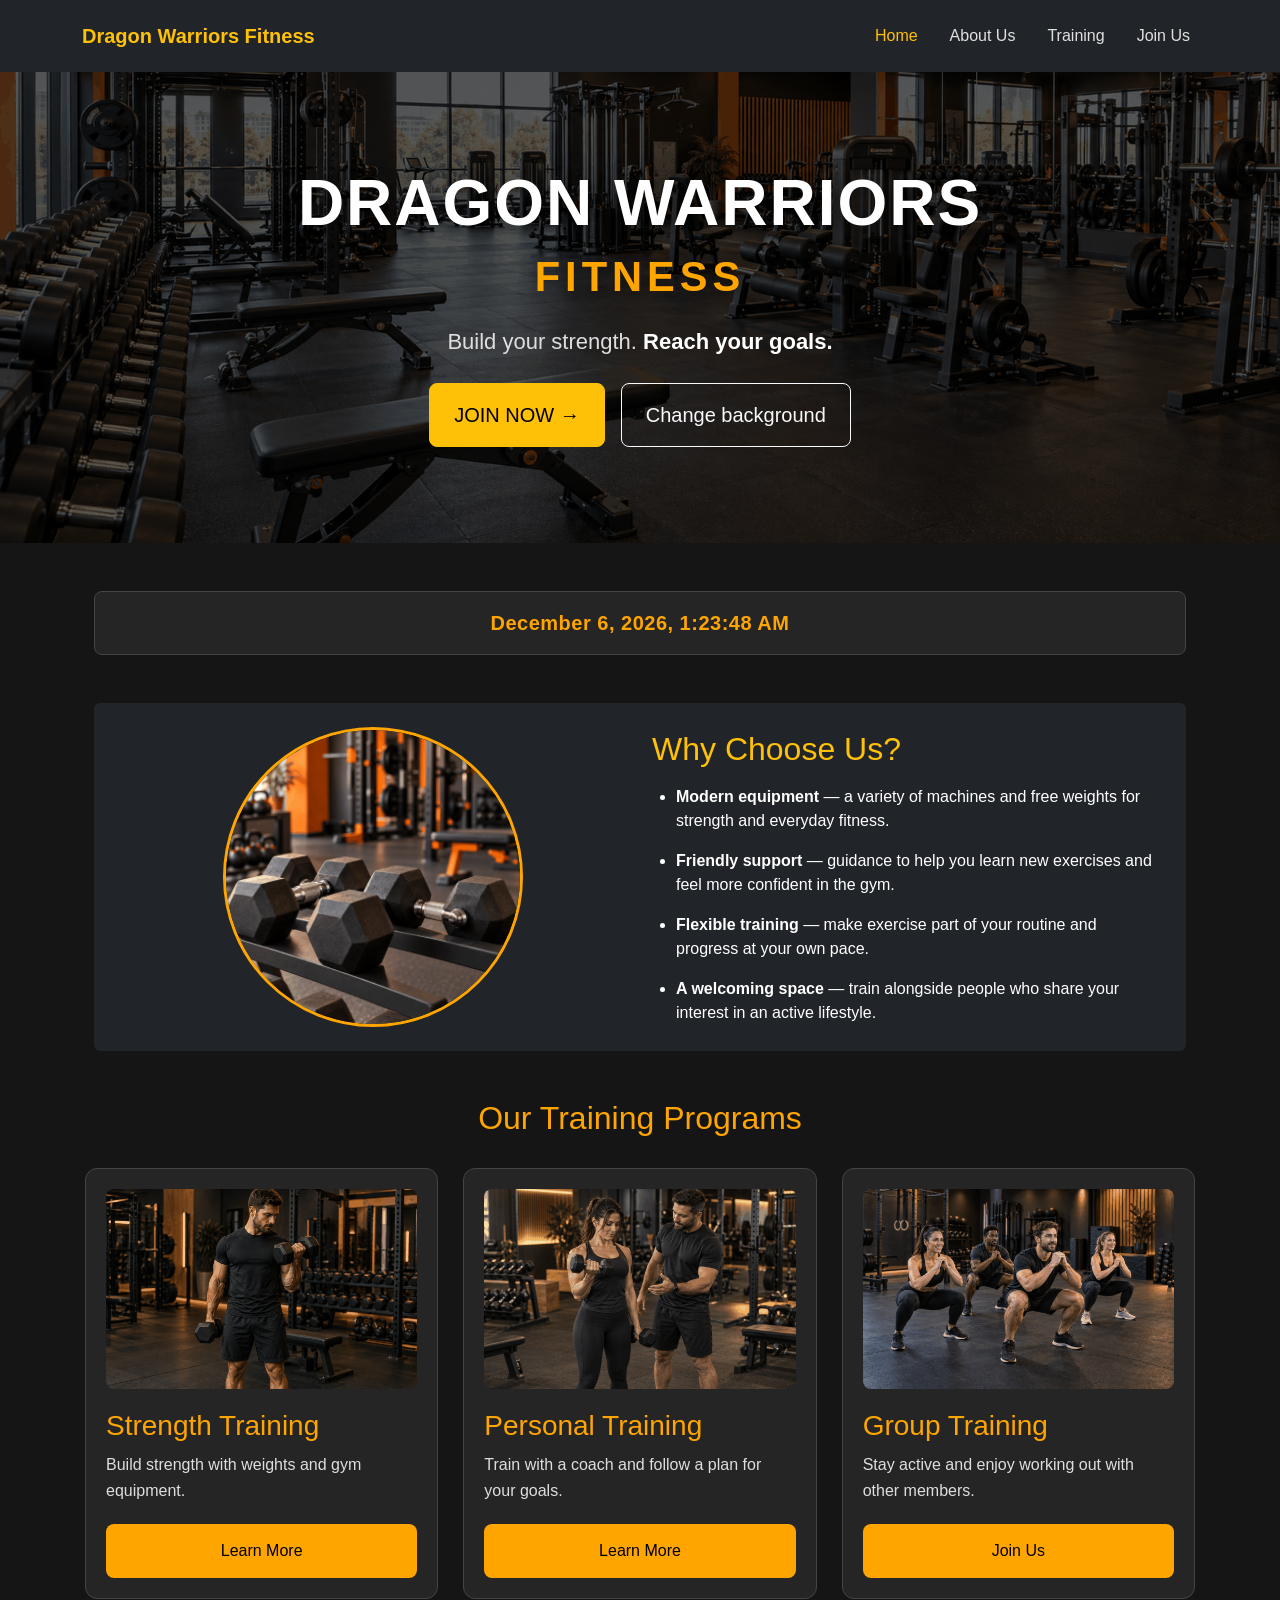
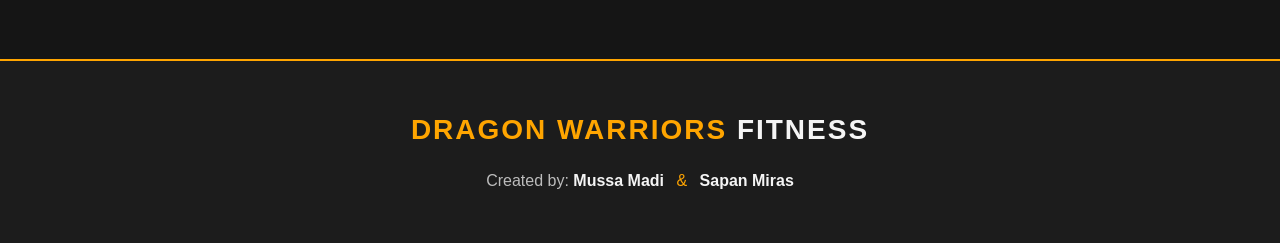
==== commit 5ee080d8: "Trigger GitHub Pages redeployment" ====
--- a/index.html
+++ b/index.html
@@ -245,4 +245,4 @@
 
 </body>
 
-</html>+</html>
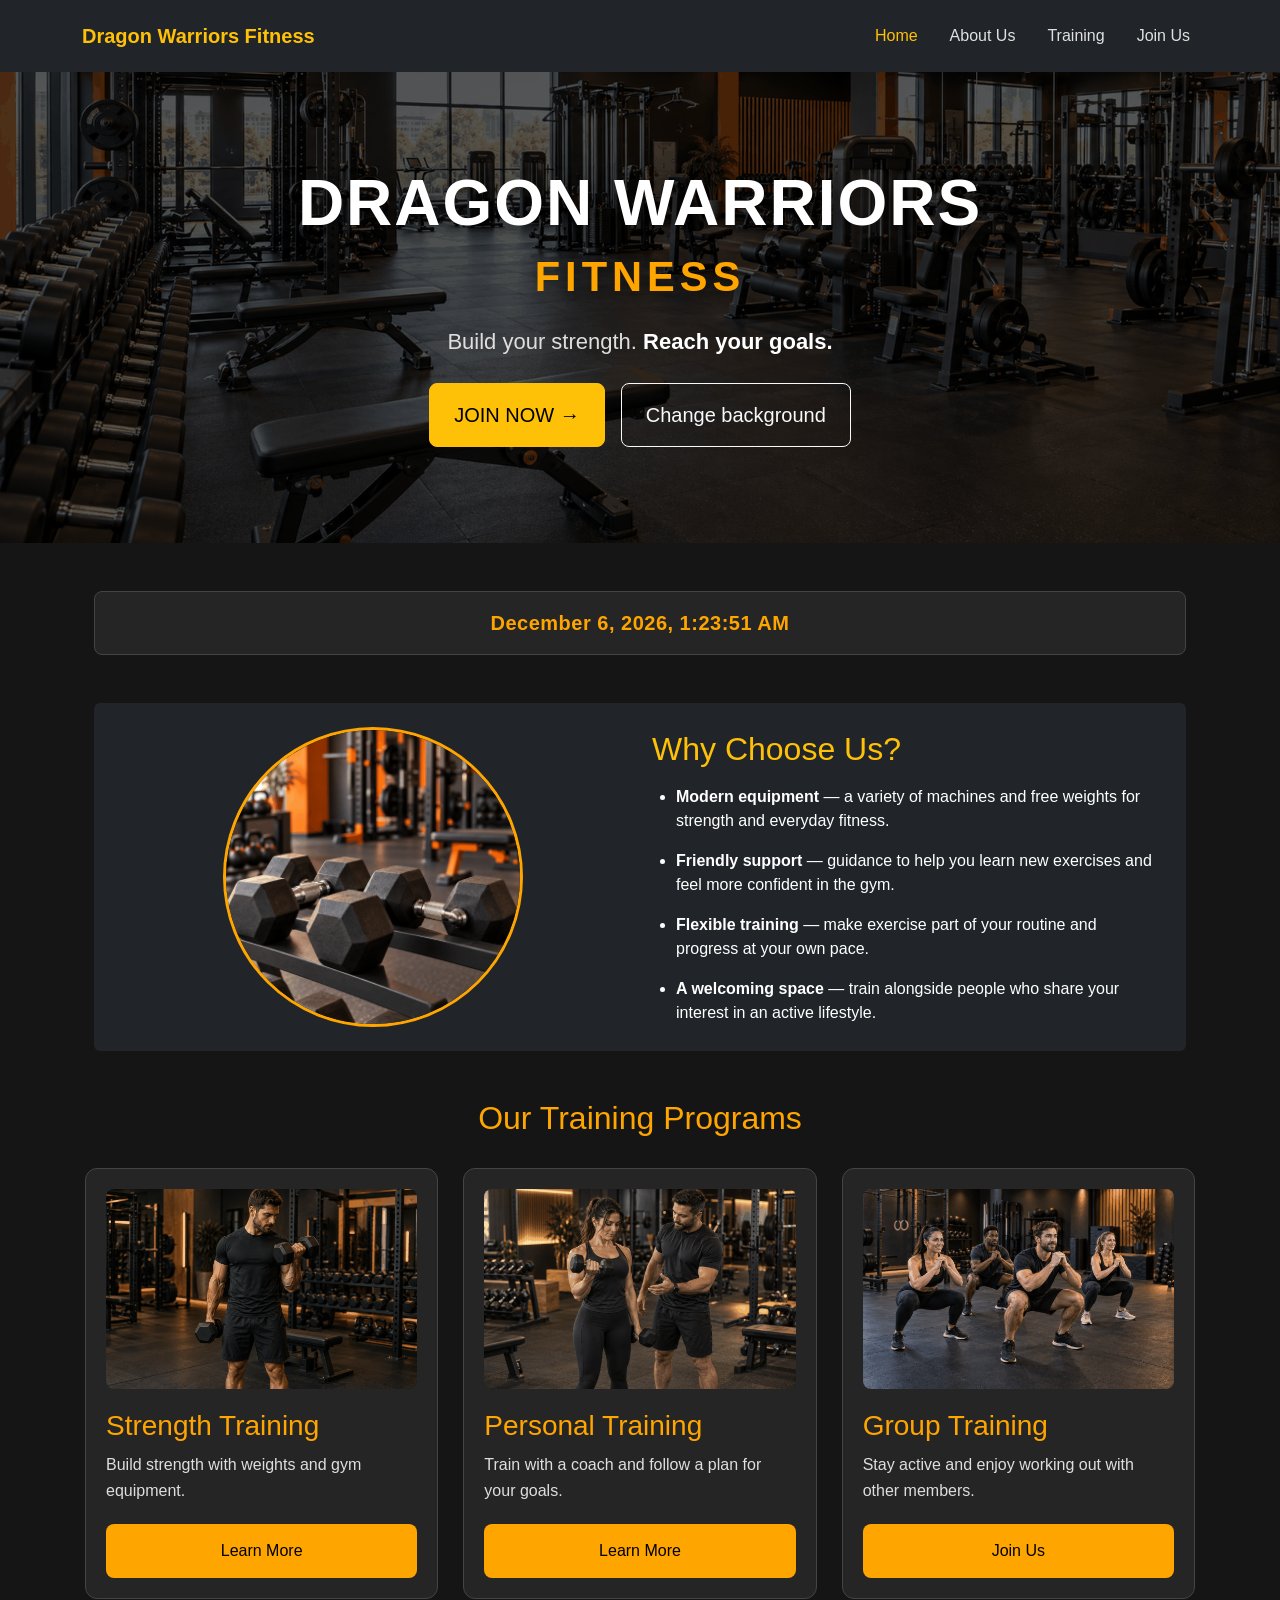
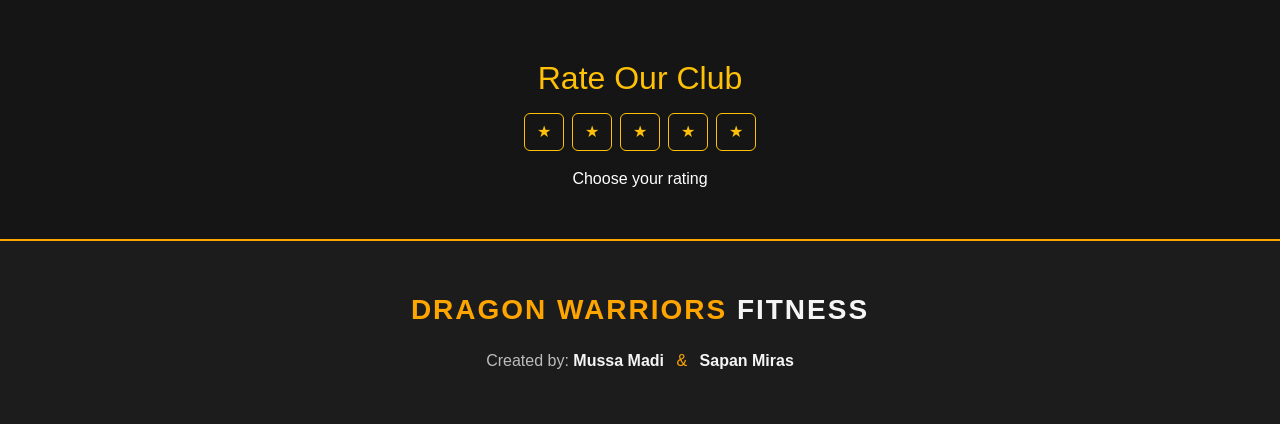
==== commit e9a43a02: "Complete Assignment 5: advanced JavaScript and DOM manipulation" ====
--- a/index.html
+++ b/index.html
@@ -2,7 +2,6 @@
 <html lang="en">
 
 <head>
-    <!-- Created by: Mussa Madi -->
     <meta charset="UTF-8">
     <meta name="viewport" content="width=device-width, initial-scale=1.0">
 
@@ -219,6 +218,26 @@
 
             </div>
         </section>
+        <section class="container text-center mb-5">
+            <h2 class="text-warning mb-3">Rate Our Club</h2>
+
+            <div id="rating-stars" class="d-flex justify-content-center gap-2">
+                <button type="button" class="rating-star btn btn-outline-warning"
+                        data-rating="1" aria-label="1 star" aria-pressed="false">★</button>
+                <button type="button" class="rating-star btn btn-outline-warning"
+                        data-rating="2" aria-label="2 stars" aria-pressed="false">★</button>
+                <button type="button" class="rating-star btn btn-outline-warning"
+                        data-rating="3" aria-label="3 stars" aria-pressed="false">★</button>
+                <button type="button" class="rating-star btn btn-outline-warning"
+                        data-rating="4" aria-label="4 stars" aria-pressed="false">★</button>
+                <button type="button" class="rating-star btn btn-outline-warning"
+                        data-rating="5" aria-label="5 stars" aria-pressed="false">★</button>
+            </div>
+
+            <p id="rating-message" class="mt-3" role="status">
+                Choose your rating
+            </p>
+        </section>
 
     </main>
 
@@ -242,7 +261,9 @@
     <script src="https://cdn.jsdelivr.net/npm/bootstrap@5.3.3/dist/js/bootstrap.bundle.min.js"></script>
     <script src="js/background.js"></script>
     <script src="js/datetime.js"></script>
-
+    <script src="js/keyboard.js"></script>
+    <script src="js/rating.js"></script>
+    
 </body>
 
-</html>
+</html>
